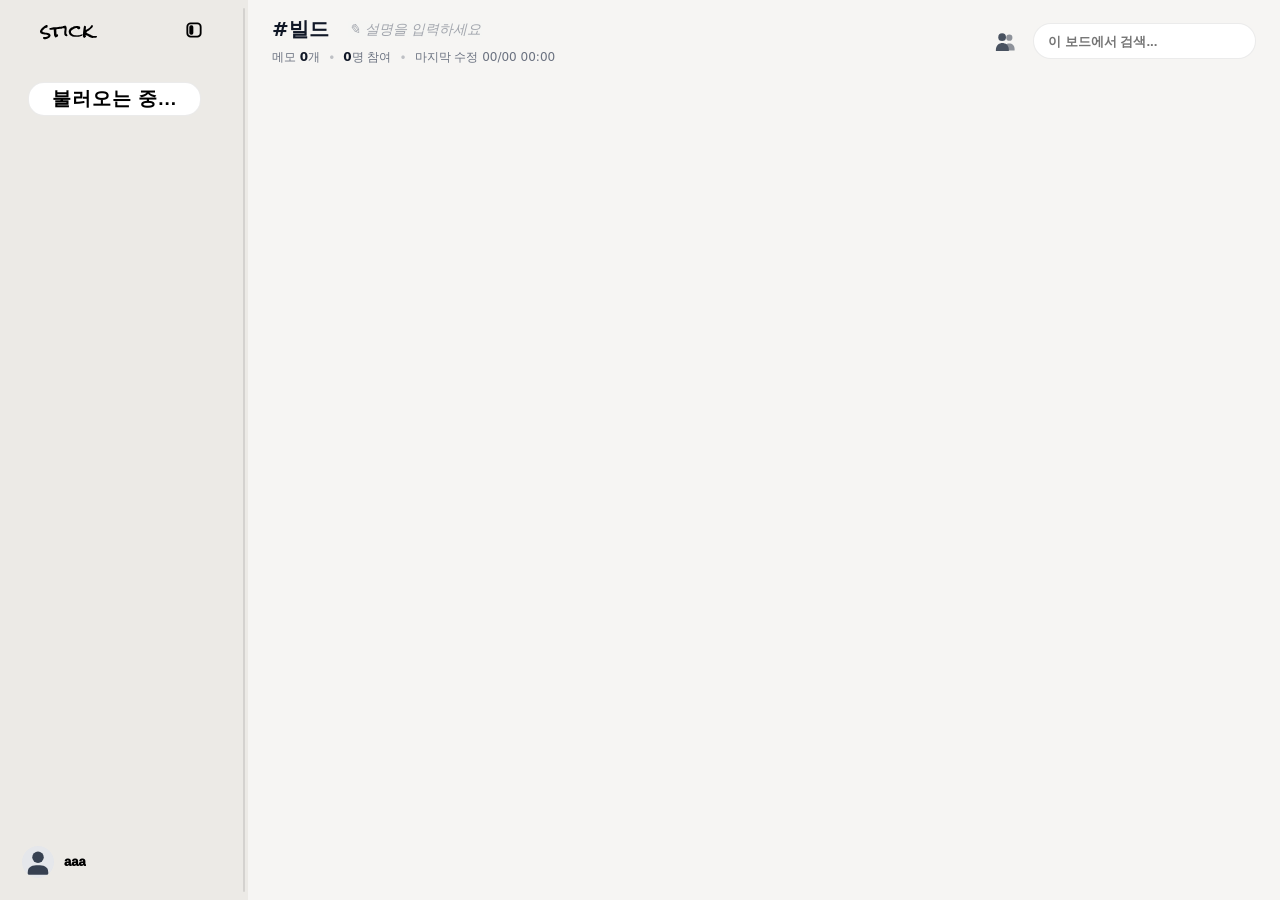
==== src/main/resources/static/index.html @ b7049691 "구조 및 파악용 메모" ====
<!doctype html>
<html lang="ko">
<head>
    <meta charset="utf-8"/>
    <meta content="width=device-width,initial-scale=1" name="viewport"/>
    <title>stick</title>
    <link href="css/styles.css" rel="stylesheet"/>
</head>
<body>
<div class="app">

    <div class="layout">
        <!-- LEFT SIDEBAR -->
        <aside class="sidebar">
            <div class="sideHead">
                <div class="sideBrand">
                    <img alt="stick" class="stickLogo" src="img/stick.svg">
                </div>
                <button aria-label="사이드바 토글" class="iconBtn sideToggle" id="toggleSidebar" type="button">
                    <img alt="" class="sideIcon" src="img/sidebar-icon.svg">
                </button>
            </div>
            <div class="sideInfo">
                <div class="sideControls">
                        <label class="pill pillDrop" id="spacePill">
                            <button aria-expanded="false" aria-haspopup="listbox" class="dropBtn" id="spaceBtn"
                                    type="button">
                                <span id="spaceLabel">불러오는 중...</span>
                            </button>

                            <div class="dropMenu hidden" id="spaceMenu" role="listbox" tabindex="-1"></div>
                            <select hidden id="spaceSelect">불러오는 중...</select>
                        </label>

                        <span aria-hidden="true" class="segDiv"></span>
                </div>
            </div>
            <nav class="boardList" id="boardList"></nav>
            <div class="sideFooter">
                <button aria-label="내 계정" class="userCard" id="meBtn" type="button">
                    <img alt="profile" class="avatar" id="meAvatar" src="img/user-icon.svg">

                    <div class="userMeta">
                        <div class="userName" id="meName">aaa</div>
                    </div>
                </button>
            </div>

        </aside>

        <div aria-orientation="vertical" class="splitter" id="splitter" role="separator" tabindex="0"></div>

        <!-- MAIN -->
        <main class="main">
            <div class="boardTop">
                <div class="boardHero">
                    <div class="boardTitleLine">
                        <div class="boardName" id="boardName">#빌드</div>
                        <div class="boardDesc" id="boardDesc" contenteditable="false"></div>
                    </div>

                    <div class="boardSummary" id="boardSummary">
                        <span class="sum-item">메모 <b id="memoCount">0</b>개</span>
                        <span class="sum-divider">•</span>
                        <span class="sum-item"><b id="memberCount">0</b>명 참여</span>
                        <span class="sum-divider">•</span>
                        <span class="sum-item">마지막 수정 <span id="lastModified">00/00 00:00</span></span>
                    </div>
                </div>

                <div class="topRight">
                    <!-- 멤버 패널 토글 버튼 (오른쪽 패널 열기용) -->
                    <button aria-label="멤버 패널" class="iconBtn" id="membersToggleBtn" type="button">
                        <img alt="" class="memberIcon" src="img/member-icon.svg">
                    </button>

                    <div class="search">
                        <div class="searchWrap" id="searchWrap">
                            <input autocomplete="off" id="searchInput" placeholder="이 보드에서 검색..."/>
                            <button aria-label="검색 지우기" class="searchClear" id="searchClear" type="button">✕</button>
                        </div>
                    </div>
                </div>
            </div>

            <div class="boardWrap" id="boardWrap">
                <div class="board" id="board"></div>

                <!-- empty state (빈 보드일 때만 중앙에: 문구 위 + 입력바 아래) -->
                <div class="emptyState" hidden id="emptyState">
                    <div class="emptyStack">
                        <div class="emptyText">새 메모를 시작해보자</div>

                        <div class="composer is-empty" id="composer">
                            <div class="composerRow">
                                <div class="composerBar">
                                    <div class="composerLeft">
                                        <button aria-label="추가" class="composerPlus" id="composerPlus" type="button">+
                                        </button>
                                        <input accept="image/*" hidden id="composerFile" multiple type="file"/>

                                        <textarea class="quickInput" id="quickInput"
                                                  placeholder="채팅처럼 빠르게 메모 남기기"></textarea>

                                        <div class="color-pick" id="quickColors">
                                            <div class="swatch white selected" data-color="cream" title="화이트"></div>
                                            <div class="swatch blue" data-color="blue" title="블루"></div>
                                            <div class="swatch green" data-color="sage" title="그린"></div>
                                            <div class="swatch coral" data-color="coral" title="오렌지"></div>
                                            <div class="swatch purple" data-color="lavender" title="퍼플"></div>
                                        </div>
                                    </div>
                                </div>
                            </div>
                        </div>
                    </div>
                </div>

                <!-- ✅ onboarding state (스페이스 0개일 때만 중앙에) -->
                <div class="emptyState" hidden id="onboardingState">
                    <div class="emptyStack">
                        <div class="emptyText">아직 소속된 스페이스이 없어</div>

                        <div class="composer">
                            <div class="composerBar" style="justify-content: flex-start;">
                                <div class="composerLeft"
                                     style="flex-direction: column; align-items: stretch; gap: 10px;">
                                    <input class="quickInput" id="inviteCodeInput" placeholder="초대코드 입력"
                                           style="height: 44px;"/>
                                    <div style="display:flex; gap:10px; justify-content:flex-end;">
                                        <button class="btn primary" id="joinByCodeBtn" type="button">참가</button>
                                    </div>

                                    <div style="height:1px; background: rgba(0,0,0,.08); margin: 6px 0;"></div>

                                    <input class="quickInput" id="newSpaceNameInput" placeholder="새 스페이스 이름"
                                           style="height: 44px;"/>
                                    <div style="display:flex; gap:10px; justify-content:flex-end;">
                                        <button class="btn" id="createSpaceBtn" type="button">스페이스 만들기</button>
                                    </div>
                                </div>
                            </div>
                        </div>

                        <div class="hint" style="text-align:center;">
                            초대코드로 들어가거나, 네가 스페이스을 만들면 됨.
                        </div>
                    </div>
                </div>
            </div>

            <!-- ✅ 메모가 1개 이상일 때만 쓸 하단 composer -->
            <div class="dock" hidden id="dock">
                <div class="composerRow">
                    <div class="composerBar">
                        <div class="composerLeft">
                            <button aria-label="추가" class="composerPlus" id="composerPlusDock" type="button">+</button>
                            <input accept="image/*" hidden id="composerFileDock" multiple type="file"/>
                            <textarea class="quickInput" id="quickInputDock"
                                      placeholder="채팅처럼 빠르게 메모 남기기"></textarea>

                            <div aria-label="색상 선택" class="color-pick" id="newColors">
                                <div class="swatch white selected" data-color="cream" title="화이트"></div>
                                <div class="swatch blue" data-color="blue" title="블루"></div>
                                <div class="swatch green" data-color="sage" title="그린"></div>
                                <div class="swatch coral" data-color="coral" title="오렌지"></div>
                                <div class="swatch purple" data-color="lavender" title="퍼플"></div>
                            </div>
                        </div>
                    </div>
                </div>
            </div>

            <aside aria-label="멤버 목록" class="memberPanel" id="memberPanel">
                <div class="memberHead">
                    <div class="memberTitle" id="memberTitle">멤버</div>
                    <button aria-label="닫기" class="iconBtn memberClose" id="memberClose" type="button">✕</button>
                </div>

                <div class="memberPanelBody" id="memberPanelBody"></div>
            </aside>

        </main>
    </div>
</div>

<div aria-hidden="true" class="overlay hidden noDim" id="overlay">
    <div class="dialog sidePanel" id="sidePanel">
        <div class="dialogHead">
            <div class="dialogTitle" id="panelTitle"></div>
            <button aria-label="닫기" class="dialogClose" id="panelClose" type="button">✕</button>
        </div>
        <div class="dialogBody" id="panelBody"></div>
    </div>
    <div id="modalRoot"></div>
</div>


<script src="js/app.js"></script>
</body>
</html>
---- src/main/resources/static/css/styles.css ----
:root{
  --bg: #ffffff;
  --panel: #ffffff;
  --line: rgba(0,0,0,.08);
  --text: #111827;
  --muted: #6b7280;
  --gap: 12px;
  --card-w: clamp(165px, 12vw, 205px);
  --max-cols: 12;
  --note-h: 180px;
  --sidebar-w: 240px;
  --splitter-w: 8px;
  --topbar-h: 64px;
  --drop-item-h: 35px;
  --drop-visible-count: 5;
}

*{
  box-sizing: border-box;
}

html,body{
  height: 100%;
}

body{
  margin: 0;
  background: #F6F5F3;
  color: var(--text);
  font-family: system-ui, -apple-system, Segoe UI, Roboto, "Noto Sans KR", sans-serif;
}

.hidden{
  display: none !important;
}

.app{
  height: 100%;
  display: flex;
  flex-direction: column;
}

.btn{
  height: 36px;
  padding: 0 16px;
  border-radius: 999px;
  border: none;
  background: none;
  font-weight: 1000;
  font-size: 13px;
  color: #111827;
  cursor: pointer;
  backdrop-filter: blur(4px);
}

.pill{
  height: 34px;
  border-radius: 999px;
  border: 1px solid var(--line);
  background: #fff;
  display: flex;
  align-items: center;
  gap: 8px;
  padding: 0 10px;
  cursor: pointer;
}

.pill select{
  border: none;
  background: transparent;
  outline: none;
  font-weight: 700;
}

.layout{
  flex: 1;
  display: grid;
  grid-template-columns: var(--sidebar-w) var(--splitter-w) 1fr;
  min-height: 0;
  transition: grid-template-columns .2s ease;
}

.sidebar{
  background: #ECEAE6;
  padding: 12px;
  min-height: 0;
  display: flex;
  flex-direction: column;
  align-self: stretch;
}

.sideTitle{
  font-weight: 900;
  font-size: 13px;
  color: #374151;
  margin-bottom: 10px;
}

.boardList{
  display: flex;
  flex-direction: column;
  gap: 6px;
  flex: 1 1 auto;
  min-height: 0;
  overflow: auto;
  padding-right: 4px;
}

.boardBtn{
  width: 100%;
  border: none;
  background: transparent;
  text-align: left;
  padding: 10px 10px;
  border-radius: 12px;
  cursor: pointer;
  display: flex;
  justify-content: space-between;
  gap: 10px;
  align-items: center;
}

.boardBtn:hover{
  background: #f3f4f6;
}

.boardBtn.active .boardHash{
  font-weight: 750;
  font-size: 16px;
}

.boardHash{
  font-weight: 500;
  font-size: 14px;
}

.boardCount{
  color: var(--muted);
  font-weight: 800;
  font-size: 12px;
}

.main{
  min-height: 0;
  display: flex;
  flex-direction: column;
}

.topRight{
  display: flex;
  align-items: center;
  gap: 10px;
}

.boardTop{
  display: flex;
  align-items: center;
  gap: 16px;
  padding: 14px;
  background: #F6F5F3;
  justify-content: space-between;
}

.boardTitle{
  display: flex;
  align-items: center;
  gap: 4px;
  flex: 1;
}

.boardName{
  white-space: nowrap;
  font-weight: 1000;
}

.boardMeta{
  color: var(--muted);
  font-size: 12px;
  font-weight: 700;
}

.search{
  flex: 0 1 360px;
  max-width: 360px;
  min-width: 220px;
}

.searchWrap{
  position: relative;
  display: flex;
  width: 100%;
}

.searchWrap input{
  width: 100%;
  min-width: 0;
  height: 36px;
  border-radius: 999px;
  border: 1px solid var(--line);
  padding: 0 34px 0 14px;
  outline: none;
  background: #fff;
  font-weight: 700;
}

.searchClear{
  position: absolute;
  right: 12px;
  top: 50%;
  transform: translateY(-50%);
  border: none;
  background: transparent;
  padding: 0;
  font-weight: 1000;
  font-size: 13px;
  cursor: pointer;
  color: #6b7280;
  opacity: 0;
  pointer-events: none;
}

.searchWrap.hasText .searchClear{
  opacity: 1;
  pointer-events: auto;
}

.hint{
  color: var(--muted);
  font-size: 12px;
  font-weight: 700;
  padding-left: 14px;
}

.boardWrap{
  position: relative;
  flex: 1;
  min-height: 0;
  overflow: auto;
  padding: 16px;
  padding-bottom: 140px;
}

.board{
  --cols: 8;
  display: grid;
  grid-template-columns: repeat(var(--cols), minmax(0, 1fr));
  gap: var(--gap);
  align-content: start;
}

.note{
  cursor: pointer;
  display: flex;
  flex-direction: column;
  padding: 12px;
  border-radius: 16px;
  border: 1px solid rgba(17,24,39,.10);
  height: 220px;
}

.noteHead{
  display: flex;
  align-items: center;
  justify-content: space-between;
  padding: 2px 2px 0;
  margin-bottom: 4px;
  height: 20px;
}

.note .body{
  flex: 1;
  padding: 0;
  font-weight: 800;
  font-size: 13px;
  line-height: 1.45;
  overflow: hidden;
  display: -webkit-box;
  -webkit-line-clamp: 6;
  -webkit-box-orient: vertical;
  white-space: pre-wrap;
  margin-bottom: auto;
}

.note .meta{
  left: 12px;
  right: 12px;
  bottom: 8px;
  display: flex;
  justify-content: space-between;
  align-items: center;
  color: #6b7280;
  font-size: 12px;
  font-weight: 900;
  line-height: 1;
  margin-top: 6px;
}

.note.small{
  grid-column: span 1;
}

.note.large{
  grid-column: span 2;
}

.note .author{
  opacity: .95;
}

.note .time{
  opacity: .9;
}

.note .hoverX{
  border: none;
  background: transparent;
  padding: 2px 4px;
  font-size: 14px;
  font-weight: 1000;
  color: #111827;
  opacity: 0;
  pointer-events: none;
  cursor: pointer;
}

.note.canDelete:hover .hoverX{
  opacity: .55;
  pointer-events: auto;
}

.note.canDelete .hoverX:hover{
  opacity: 1;
}

.noteAuthor{
  font-weight: 1000;
  font-size: 12px;
  color: rgba(17,24,39,.75);
  white-space: nowrap;
  overflow: hidden;
  text-overflow: ellipsis;
}

.composerBar.cream{
  background: rgba(249,246,241,.95);
}

.composerBar.blue{
  background: rgba(191,212,234,.90);
}

.composerBar.sage{
  background: rgba(199,220,212,.90);
}

.composerBar.coral{
  background: rgba(217,165,135,.90);
}

.composerBar.lavender{
  background: rgba(215,203,230,.90);
}

mark{
  background: linear-gradient(90deg,
    rgba(255, 92, 151,.28),
    rgba(255, 209, 102,.28),
    rgba(72, 209, 255,.28),
    rgba(169, 120, 255,.28)
  );
  padding: 0 2px;
  border-radius: 6px;
}

.emptyState{
  position: absolute;
  inset: 0;
  display: grid;
  place-items: center;
  pointer-events: none;
}

.emptyState[hidden]{
  display: none !important;
}

.emptyText{
  font-size: 18px;
  font-weight: 1000;
  color: #6b7280;
  text-align: center;
}

.emptyStack{
  pointer-events: auto;
  display: flex;
  flex-direction: column;
  align-items: center;
  gap: 14px;
  width: min(980px, 92vw);
}

.composer{
  position: static;
  width: 100%;
}

.dock{
  position: fixed;
  left: calc(var(--sidebar-w) + var(--splitter-w) + (100vw - (var(--sidebar-w) + var(--splitter-w))) / 2);
  transform: translateX(-50%);
  bottom: 16px;
  width: min(980px, calc(100vw - (var(--sidebar-w) + var(--splitter-w)) - 32px));
  z-index: 80;
}

.dock[hidden]{
  display: none !important;
}

.composer.is-docked{
  bottom: 16px;
  top: auto;
  transform: translateX(-50%);
}

.composerRow{
  display: flex;
  align-items: center;
  gap: 14px;
  flex-wrap: nowrap;
}

.composerBar{
  flex: 1;
  display: flex;
  align-items: center;
  gap: 14px;
  padding: 10px 12px;
  border-radius: 18px;
  background: rgba(255,255,255,.88);
  border: 1px solid var(--line);
  backdrop-filter: blur(6px);
  justify-content: flex-start;
  box-shadow: none;
}

.composerRow .composerBar{
  flex: 1 1 auto;
  min-width: 0;
}

.composerRow .fab{
  flex: 0 0 auto;
}

.composerLeft{
  display: flex;
  align-items: center;
  gap: 10px;
  flex: 1;
  min-width: 0;
}

.quickInput{
  border: none;
  outline: none;
  background: transparent;
  resize: none;
  width: 100%;
  height: auto;
  line-height: 20px;
  min-height: 28px;
  max-height: 140px;
  overflow-y: auto;
  padding: 3px 0;
}

.dialog.noteDialog.cream{
  background: #F9F6F1;
  color: #111827;
}

.dialog.noteDialog.blue{
  background: #BFD4EA;
  color: #111827;
}

.dialog.noteDialog.sage{
  background: #C7DCD4;
  color: #111827;
}

.dialog.noteDialog.coral{
  background: #D9A587;
  color: #111827;
}

.dialog.noteDialog.lavender{
  background: #D7CBE6;
  color: #111827;
}

.composerLeft{
  display: flex;
  align-items: center;
  gap: 8px;
}

.color-pick{
  display: flex;
  align-items: center;
  gap: 8px;
  padding-left: 6px;
}

.swatch{
  width: 20px;
  height: 20px;
  border-radius: 999px;
  border: 2px solid rgba(0,0,0,.12);
  cursor: pointer;
}

.swatch.white{
  background: #F9F6F1;
  border: 2px solid rgba(0,0,0,.15);
}

.swatch.blue{
  background: #BFD4EA;
}

.swatch.green{
  background: #C7DCD4;
}

.swatch.coral{
  background: #D49A78;
}

.swatch.purple{
  background: #D7CBE6;
}

.swatch.selected{
  border-color: rgba(17,24,39,.55);
}

.fab{
  width: 50px;
  height: 50px;
  border-radius: 999px;
  border: 1px solid rgba(0,0,0,.12);
  background: #fff;
  font-size: 22px;
  font-weight: 1000;
  cursor: pointer;
  flex: 0 0 auto;
  box-shadow: none;
  margin-left: 10px;
}

.overlay{
  position: fixed;
  inset: 0;
  background: rgba(0,0,0,.35);
  display: flex;
  align-items: center;
  justify-content: center;
  z-index: 120;
}

.overlay.hidden{
  display: none;
}

.overlay.noDim{
  background: transparent;
}

.overlay.sidePanel{
  background: transparent;
}

.overlay.modal{
  background: rgba(0,0,0,.35);
}

#modalRoot{
  display: flex;
  justify-content: center;
  align-items: center;
  width: min(92vw,92vh);
}

.modalRoot:not(.sidePanelPos){
  position: relative;
  left: auto;
  top: auto;
  width: min(860px, 92vw);
}

.dialog{
  background: #fff;
  border-radius: 18px;
  border: 1px solid rgba(0,0,0,.10);
  box-shadow: none;
  overflow: hidden;
}

.dialogHead{
  padding: 12px 14px;
  border-bottom: 1px solid var(--line);
  display: flex;
  justify-content: space-between;
  align-items: center;
  gap: 10px;
}

.dialogTitle{
  font-weight: 1000;
}

.dialogClose{
  border: none;
  background: transparent;
  font-size: 16px;
  font-weight: 1000;
  cursor: pointer;
  opacity: .6;
}

.dialogClose:hover{
  opacity: 1;
}

.dialogBody{
  padding: 14px;
}

.dialogText{
  width: 100%;
  min-height: 220px;
  border-radius: 14px;
  border: 1px solid rgba(0,0,0,.10);
  padding: 12px;
  font-size: 13px;
  font-weight: 800;
  line-height: 1.45;
  resize: vertical;
  outline: none;
  white-space: pre-wrap;
}

.dialogMeta{
  margin-top: 10px;
  display: flex;
  justify-content: space-between;
  color: var(--muted);
  font-weight: 900;
  font-size: 12px;
}

.dialogActions{
  margin-top: 12px;
  display: flex;
  justify-content: flex-end;
  gap: 10px;
}

.modalRoot.memberPos .dialog{
  pointer-events: auto;
}

.modalRoot.sidePanelPos{
  position: fixed;
  left: 12px;
  top: 12px;
  width: min(420px,92vw);
  display: flex;
  justify-content: center;
  pointer-events: none;
}

.noteDialog{
  width: 520px;
  max-width: 90vw;
}

.noteDialog.hasImage{
  width: auto;
  max-width: 92vw;
}

.noteDialog img{
  display: block;
  max-width: 92vw;
  max-height: 80vh;
  height: auto;
  width: auto;
}

.noteDialog.small{
  width: 420px;
}

.noteDialog.large{
  width: 560px;
}

.note.cream{
  background: #F9F6F1;
  color: #111827;
}

.note.blue{
  background: #BFD4EA;
  color: #111827;
}

.note.sage{
  background: #C7DCD4;
  color: #111827;
}

.note.coral{
  background: #D9A587;
  color: #111827;
}

.note.lavender{
  background: #D7CBE6;
  color: #111827;
}

.dialog.noteDialog .dialogText{
  background: rgba(255,255,255,.65);
}

.dialog.sidePanel{
  width: clamp(360px,42vw,560px);
  max-width: calc(100vw - 24px);
  border-radius: 16px;
  flex: 0 0 auto;
}

.sideFooter{
  margin-top: auto;
  padding-top: 10px;
  display: flex;
  align-items: center;
  justify-content: space-between;
  gap: 10px;
  flex: 0 0 auto;
}

.userCard{
  flex: 1;
  display: flex;
  align-items: center;
  gap: 10px;
  border: none;
  border-radius: 12px;
  background: transparent;
  padding: 10px;
  cursor: pointer;
}

.userCard:hover{
  background: #f3f4f6;
}

.layout.sidebar-collapsed .userCard .userMeta{
  display: none;
}

.userMeta{
  min-width: 0;
  display: flex;
  align-items: center;
}

.userName{
  font-weight: 1000;
  font-size: 13px;
  line-height: 1.1;
  white-space: nowrap;
  overflow: hidden;
  text-overflow: ellipsis;
}

.userSub{
  margin-top: 3px;
  font-size: 11px;
  font-weight: 800;
  color: var(--muted);
}

.userActions{
  display: flex;
  gap: 6px;
}

.iconBtn{
  width: 36px;
  height: 36px;
  border-radius: 12px;
  border: none;
  background: transparent;
  cursor: pointer;
}

.iconBtn:hover{
  background: #f3f4f6;
}

.layout.sidebar-collapsed{
  --sidebar-w: 56px;
}

.layout.sidebar-collapsed .sidebar{
  overflow: hidden;
  padding: 0;
  border-right: none;
}

.layout.sidebar-collapsed .sideTitle,
.layout.sidebar-collapsed .boardList{
  display: none;
}

.layout.sidebar-collapsed .sideInfo{
  display: none;
}

.settingsOnly{
  width: 40px;
  height: 40px;
}

.layout.sidebar-collapsed .settingsOnly{
  background: #f3f4f6;
}

.memberList{
  display: flex;
  flex-direction: column;
  gap: 8px;
}

.memberItem{
  display: flex;
  align-items: center;
  gap: 10px;
  padding: 10px;
  border-radius: 12px;
  border: 1px solid var(--line);
  background: rgba(255,255,255,.75);
}

.memberName{
  font-weight: 1000;
  font-size: 13px;
  white-space: nowrap;
  overflow: hidden;
  text-overflow: ellipsis;
}

.splitter{
  cursor: col-resize;
  background: #ECEAE6;
  position: relative;
}

.splitter::after{
  content: "";
  position: absolute;
  top: 8px;
  bottom: 8px;
  left: 50%;
  width: 2px;
  transform: translateX(-50%);
  background: rgba(0,0,0,.10);
  border-radius: 999px;
}

.splitter:hover::after{
  background: rgba(0,0,0,.18);
}

.dock .composerRow{
  display: flex;
  align-items: center;
}

.dock .composerBar{
  flex: 1;
}

.viewDialog{
  display: flex;
  flex-direction: column;
  min-height: 420px;
}

.viewHead{
  display: flex;
  align-items: center;
  justify-content: space-between;
  gap: 12px;
  padding: 12px 14px;
  border-bottom: 1px solid rgba(0,0,0,.08);
  background: rgba(255,255,255,.55);
  backdrop-filter: blur(6px);
}

.viewHeadLeft{
  display: flex;
  align-items: center;
  gap: 12px;
  min-width: 0;
}

.authorPill{
  display: inline-flex;
  align-items: center;
  padding: 6px 10px;
  border-radius: 999px;
  border: 1px solid rgba(0,0,0,.12);
  background: rgba(255,255,255,.75);
  font-weight: 1000;
  font-size: 12px;
  white-space: nowrap;
}

.viewWhen{
  font-weight: 900;
  font-size: 12px;
  color: rgba(17,24,39,.70);
  white-space: nowrap;
  overflow: hidden;
  text-overflow: ellipsis;
}

.editedTag{
  margin-left: 6px;
  font-weight: 1000;
  color: rgba(17,24,39,.70);
}

.viewClose{
  border: none;
  background: transparent;
  font-size: 20px;
  font-weight: 1000;
  cursor: pointer;
  opacity: .75;
}

.viewClose:hover{
  opacity: 1;
}

.viewBody{
  padding: 18px 16px;
  flex: 1 1 auto;
  min-height: 0;
}

.viewContent{
  white-space: pre-wrap;
  font-weight: 900;
  line-height: 1.5;
  color: #111827;
}

.viewFoot{
  display: flex;
  align-items: center;
  justify-content: space-between;
  gap: 12px;
  padding: 12px 14px;
  border-top: 1px solid rgba(0,0,0,.08);
  background: rgba(255,255,255,.55);
  backdrop-filter: blur(6px);
}

.viewFootHint{
  font-size: 12px;
  font-weight: 900;
  color: rgba(17,24,39,.55);
}

.viewFootActions{
  display: flex;
  gap: 10px;
  align-items: center;
}

.editActionsRow{
  margin-top: 12px;
  display: flex;
  justify-content: flex-end;
  gap: 10px;
}

.btn:hover{
  background: #fff;
  box-shadow: none;
}

.btn.primary{
  border-color: rgba(17,24,39,.25);
}

.btn.danger{
  border-color: rgba(17,24,39,.25);
}

.sideFooter.userBar{
  margin-top: auto;
  padding: 10px 12px;
  border-top: 1px solid var(--line);
  display: flex;
  align-items: center;
  justify-content: space-between;
  gap: 10px;
  background: #fff;
}

.meRow{
  flex: 1;
  min-width: 0;
  display: flex;
  align-items: center;
  gap: 10px;
  border: none;
  background: transparent;
  padding: 6px 6px;
  border-radius: 12px;
  cursor: pointer;
}

.meRow:hover{
  background: #f3f4f6;
}

.avatar{
  width: 32px;
  height: 32px;
  border-radius: 999px;
  display: flex;
  align-items: center;
  justify-content: center;
  font-weight: 900;
  font-size: 13px;
  background: #e5e7eb;
  color: #111827;
  flex: 0 0 auto;
}

.meName{
  font-weight: 700;
  font-size: 12px;
  color: #111827;
  white-space: nowrap;
  overflow: hidden;
  text-overflow: ellipsis;
}

.gearBtn{
  width: 36px;
  height: 36px;
  border-radius: 12px;
  border: 1px solid var(--line);
  background: #fff;
  cursor: pointer;
  flex: 0 0 auto;
}

.gearBtn:hover{
  background: #f3f4f6;
}

.pillDrop{
  position: relative;
  border: 1px solid var(--line);
  background: #fff;
  border-radius: 16px;
  padding: 12px 16px;
  box-shadow: none;
  cursor: pointer;
}

.pillDrop.open{
  box-shadow: none;
}

.pillDrop.open .dropMenu{
  opacity: 1;
  transform: translateY(0) scale(1);
  pointer-events: auto;
  transition: opacity .16s ease,
    transform .18s cubic-bezier(.2,.8,.2,1);
}

.pillDrop:hover{
  border: 2px solid gray;
}

.dropBtn{
  width: 100%;
  border: none;
  background: transparent;
  display: flex;
  align-items: center;
  justify-content: center;
  gap: 10px;
  padding: 0;
  cursor: pointer;
  font-size: 19px;
  line-height: 1.2;
  white-space: nowrap;
  overflow: hidden;
  text-overflow: ellipsis;
}

.dropMenu{
  position: absolute;
  left: 0;
  top: calc(100% + 8px);
  width: 100%;
  max-height: calc(var(--drop-item-h) * var(--drop-visible-count));
  overflow-y: auto;
  background: #fff;
  border: 1px solid rgba(17,24,39,.08);
  border-radius: 18px;
  box-shadow: 0 10px 28px rgba(17,24,39,.10);
  opacity: 1;
  transform: translateY(0) scale(1);
  transform-origin: top left;
  pointer-events: auto;
  z-index: 40;
  transition: opacity .16s ease,
    transform .18s cubic-bezier(.2,.8,.2,1);
}

.dropItem{
  width: 100%;
  min-height: var(--drop-item-h);
  padding: 0 16px;
  display: flex;
  align-items: center;
  justify-content: center;
  border: none;
  background: #fff;
  cursor: pointer;
  font-size: 15px;
  color: #111827;
  transition: background .12s ease;
}

.dropItem:hover{
  background: rgba(17,24,39,.04);
}

.dropItem.is-active{
  font-weight: 600;
}

.dropItem.is-active::before{
  content: "•";
  margin-right: 6px;
  font-weight: 900;
}

.dropItem.is-active::after{
  content: "•";
  margin-left: 6px;
  font-weight: 900;
}

.dropMenu::-webkit-scrollbar{
  width: 10px;
}

.dropMenu::-webkit-scrollbar-thumb{
  background: rgba(17,24,39,.16);
  border-radius: 999px;
  border: 2px solid #fff;
}

.dropMenu::-webkit-scrollbar-track{
  background: transparent;
}

.dropMenu.hidden{
  display: block !important;
  opacity: 0;
  transform: translateY(-6px) scale(.98);
  pointer-events: none;
}

.sideInfo{
  padding-top: 15px;
  margin-bottom: 10px;
}

.sideBrand{
  padding-left: 8px;
  font-weight: 1000;
  font-size: 16px;
  color: #374151;
  letter-spacing: -0.2px;
}

.sideControls .pill{
  width: 40%;
  justify-content: space-between;
}

.sideControls .pillDrop{
  flex: 1 1 auto;
}

.sideControls{
  display: flex;
  gap: 10px;
  align-items: center;
}

.sideControls #spacePill{
  flex: 7 1 0;
  min-width: 0;
}

.sideControls #membersPill{
  flex: 3 0 0;
  min-width: 0;
}

#spaceLabel{
  display: block;
  max-width: 100%;
  white-space: nowrap;
  overflow: hidden;
  text-overflow: ellipsis;
  font-weight: 600;
  letter-spacing: 1px;
}

.sideTop{
  display: flex;
  align-items: center;
  justify-content: space-between;
  gap: 8px;
  margin-bottom: 10px;
}

.layout.sidebar-collapsed .sideInfo{
  display: none;
}

.sideHead{
  display: flex;
  align-items: center;
  justify-content: space-between;
  gap: 10px;
  margin-bottom: 10px;
  flex: 0 0 auto;
}

.sideHead .sideBrand{
  font-weight: 1000;
  font-size: 16px;
  color: #374151;
  letter-spacing: -0.2px;
}

.sideToggle{
  display: flex;
  align-items: center;
  justify-content: center;
}

.sideIcon{
  width: 20px;
  height: 20px;
  stroke: #374151;
  stroke-width: 2.8;
  stroke-linecap: round;
  stroke-linejoin: round;
  fill: none;
  transition: transform .25s ease;
}

.layout.sidebar-collapsed .sideHead{
  justify-content: center;
  padding: 10px 0;
  min-height: 56px;
  margin-bottom: 0;
}

.layout.sidebar-collapsed .sideHead .sideBrand{
  display: none;
}

.overlay.sidePanel{
  background: transparent;
}

.overlay.modal{
  background: rgba(0,0,0,.35);
}

.modalRoot.sidePanelPos{
  pointer-events: none;
}

.modalRoot.sidePanelPos .dialog{
  pointer-events: auto;
}

.modalRoot:not(.sidePanelPos){
  position: relative;
  left: auto;
  top: auto;
  width: min(860px, 92vw);
}

.home-overlay{
  position: fixed;
  inset: 0;
  width: 100vw;
  height: 100vh;
  display: grid;
  place-items: center;
  transform: translateY(-6vh) !important;
  background: rgba(0,0,0,.35);
  border-radius: 0 !important;
  z-index: 9999;
}

.home-overlay .home-login-dialog{
  width: min(320px, 92vw) !important;
  max-width: 92vw !important;
  max-height: calc(100dvh - 32px);
  overflow: auto;
  background: #fff;
  border-radius: 18px;
  position: static !important;
  left: auto !important;
  top: auto !important;
  transform: none !important;
}

.home-overlay .dialogBody{
  min-height: unset !important;
  padding: 16px !important;
}

.home-overlay .dialogHead h1,
.home-overlay .dialogHead h2,
.home-overlay .dialogHead h3{
  margin: 0;
  font-size: 18px;
  line-height: 1.2;
}

.home-overlay input{
  height: 44px;
  padding: 10px 12px;
  font-size: 14px;
}

.loginMeta{
  margin-top: 14px;
  text-align: center;
  font-size: 13px;
  color: var(--muted);
}

.loginMeta .loginLink{
  margin-left: 6px;
  font-weight: 800;
  color: #111827;
  background: none;
  border: none;
  cursor: pointer;
  text-decoration: underline;
}

.attachPreview{
  display: flex;
  gap: 10px;
  flex-wrap: wrap;
  margin-top: 12px;
}

.attachItem{
  width: 88px;
  height: 88px;
  border-radius: 14px;
  border: 1px solid var(--line);
  background: #fff;
  overflow: hidden;
  position: relative;
}

.attachItem img{
  width: 100%;
  height: 100%;
  object-fit: cover;
  display: block;
}

.attachRemove{
  position: absolute;
  top: 6px;
  right: 6px;
  width: 24px;
  height: 24px;
  border-radius: 999px;
  border: 1px solid var(--line);
  background: rgba(255,255,255,.9);
  font-weight: 1000;
  cursor: pointer;
}

.attachHint{
  font-size: 12px;
  font-weight: 900;
  color: var(--muted);
  margin-top: 8px;
}

.noteImages{
  margin-top: 8px;
  position: relative;
}

.noteImages img{
  width: 100%;
  border-radius: 12px;
  object-fit: cover;
  max-height: 160px;
  display: block;
}

.noteImgCount{
  position: absolute;
  bottom: 6px;
  right: 6px;
  background: rgba(0,0,0,.6);
  color: #fff;
  font-size: 11px;
  font-weight: 900;
  padding: 2px 6px;
  border-radius: 8px;
}

.composerPlus{
  width: 34px;
  height: 34px;
  border-radius: 999px;
  border: none;
  background: transparent;
  font-size: 20px;
  font-weight: 200;
  cursor: pointer;
  flex: 0 0 auto;
}

.composerPlus:hover{
  background: #fff;
}

.plusMenu{
  position: absolute;
  z-index: 200;
  min-width: 180px;
  background: #fff;
  border: 1px solid var(--line);
  border-radius: 14px;
  overflow: hidden;
}

.plusMenu button{
  width: 100%;
  text-align: left;
  padding: 12px 14px;
  border: none;
  background: #fff;
  cursor: pointer;
  font-weight: 900;
  font-size: 13px;
}

.plusMenu button:hover{
  background: #f3f4f6;
}

.segPill{
  display: flex;
  align-items: stretch;
  width: 100%;
  border-radius: 999px;
  border: 1px solid var(--line);
  background: #fff;
  overflow: visible;
}

.segDiv{
  width: 1px;
  background: rgba(0,0,0,.08);
  margin: 6px 0;
}

.segPill .pill{
  border: none;
  background: transparent;
  border-radius: 0;
  height: 30px;
  padding: 0 10px;
  box-shadow: none;
}

.segPill .dropBtn{
  height: 100%;
  display: flex;
  align-items: center;
  justify-content: center;
  gap: 10px;
  width: 100%;
}

.segPill #spacePill{
  flex: 7 1 0;
  min-width: 0;
}

.segPill #membersPill{
  flex: 3 0 0;
  min-width: 0;
}

.segPill .pill:hover{
  background: rgba(0,0,0,.03);
}

.segPill .pillDrop.open{
  background: rgba(0,0,0,.04);
}

.memberIcon{
  width: 24x;
  height: 24px;
  display: inline-block;
  vertical-align: middle;
  object-fit: contain;
  opacity: .9;
}

.stickLogo{
  height: 25px;
  width: auto;
  display: block;
}

.memberPanel{
  position: fixed;
  top: var(--topbar-h);
  right: -170px;
  width: 170px;
  height: calc(100vh - var(--topbar-h));
  background: #ECEAE6;
  transition: right .25s ease;
  z-index: 150;
  display: flex;
  flex-direction: column;
  border-top-left-radius: 12px;
}

.memberPanel.open{
  right: 0;
}

.memberHead{
  padding: 5px 14px;
  display: flex;
  align-items: center;
  justify-content: space-between;
}

.memberTitle{
  font-size: 13px;
  font-weight: 600;
}

.memberPanelBody{
  flex: 1;
  overflow: auto;
  padding: 12px;
}

.sideHead{
  padding: 0 16px;
}

.sideBrand{
  padding-left: 8px;
}

.sideInfo{
  padding-top: 24px;
  padding-left: 16px;
  padding-right: 16px;
}

.boardTop{
  display: flex;
  align-items: center;
  gap: 16px;
  padding: 16px 24px;
  background: #F6F5F3;
  justify-content: space-between;
}

.boardHero{
  display: flex;
  flex-direction: column;
  gap: 6px;
  flex: 1;
  min-width: 0;
}

.boardTitleLine{
  display: flex;
  align-items: center;
  gap: 12px;
}

.boardName{
  font-size: 20px;
  font-weight: 800;
  white-space: nowrap;
}

#boardDesc{
  min-height: 24px;
  min-width: 150px;
  padding: 4px 8px;
  border-radius: 6px;
  cursor: pointer;
  color: var(--text);
  font-size: 14px;
  white-space: nowrap;
  overflow: hidden;
  text-overflow: ellipsis;
  transition: background 0.2s;
}

#boardDesc:empty::before{
  content: "✎ 설명을 입력하세요";
  color: var(--muted);
  opacity: 0.6;
  font-size: 14px;
  font-style: italic;
}

#boardDesc:hover{
  background: rgba(0, 0, 0, 0.05);
}

#boardDesc[contenteditable="true"]{
  background: #fff;
  outline: 2px solid #3b82f6;
  cursor: text;
}

.boardSummary{
  display: flex;
  align-items: center;
  gap: 8px;
  color: var(--muted);
  font-size: 12px;
}

.boardSummary b{
  color: var(--text);
  font-weight: 700;
}

.sum-divider{
  opacity: 0.4;
}
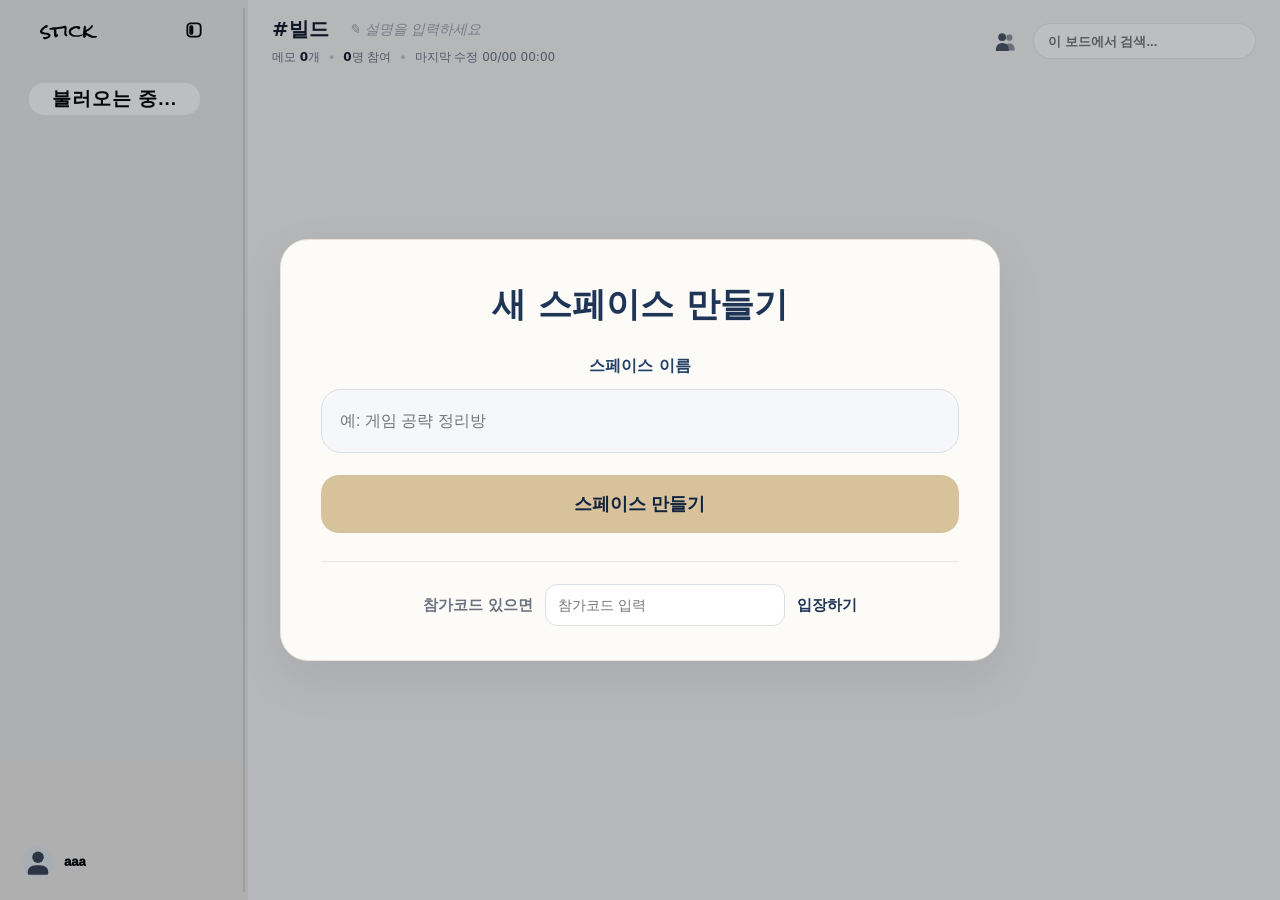
==== commit 8ab03ee5: "api 연결 시도" ====
--- a/src/main/resources/static/index.html
+++ b/src/main/resources/static/index.html
@@ -22,17 +22,17 @@
             </div>
             <div class="sideInfo">
                 <div class="sideControls">
-                        <label class="pill pillDrop" id="spacePill">
-                            <button aria-expanded="false" aria-haspopup="listbox" class="dropBtn" id="spaceBtn"
-                                    type="button">
-                                <span id="spaceLabel">불러오는 중...</span>
-                            </button>
-
-                            <div class="dropMenu hidden" id="spaceMenu" role="listbox" tabindex="-1"></div>
-                            <select hidden id="spaceSelect">불러오는 중...</select>
-                        </label>
-
-                        <span aria-hidden="true" class="segDiv"></span>
+                    <label class="pill pillDrop" id="spacePill">
+                        <button aria-expanded="false" aria-haspopup="listbox" class="dropBtn" id="spaceBtn"
+                                type="button">
+                            <span id="spaceLabel">불러오는 중...</span>
+                        </button>
+
+                        <div class="dropMenu hidden" id="spaceMenu" role="listbox" tabindex="-1"></div>
+                        <select hidden id="spaceSelect">불러오는 중...</select>
+                    </label>
+
+                    <span aria-hidden="true" class="segDiv"></span>
                 </div>
             </div>
             <nav class="boardList" id="boardList"></nav>
@@ -115,38 +115,6 @@
                         </div>
                     </div>
                 </div>
-
-                <!-- ✅ onboarding state (스페이스 0개일 때만 중앙에) -->
-                <div class="emptyState" hidden id="onboardingState">
-                    <div class="emptyStack">
-                        <div class="emptyText">아직 소속된 스페이스이 없어</div>
-
-                        <div class="composer">
-                            <div class="composerBar" style="justify-content: flex-start;">
-                                <div class="composerLeft"
-                                     style="flex-direction: column; align-items: stretch; gap: 10px;">
-                                    <input class="quickInput" id="inviteCodeInput" placeholder="초대코드 입력"
-                                           style="height: 44px;"/>
-                                    <div style="display:flex; gap:10px; justify-content:flex-end;">
-                                        <button class="btn primary" id="joinByCodeBtn" type="button">참가</button>
-                                    </div>
-
-                                    <div style="height:1px; background: rgba(0,0,0,.08); margin: 6px 0;"></div>
-
-                                    <input class="quickInput" id="newSpaceNameInput" placeholder="새 스페이스 이름"
-                                           style="height: 44px;"/>
-                                    <div style="display:flex; gap:10px; justify-content:flex-end;">
-                                        <button class="btn" id="createSpaceBtn" type="button">스페이스 만들기</button>
-                                    </div>
-                                </div>
-                            </div>
-                        </div>
-
-                        <div class="hint" style="text-align:center;">
-                            초대코드로 들어가거나, 네가 스페이스을 만들면 됨.
-                        </div>
-                    </div>
-                </div>
             </div>
 
             <!-- ✅ 메모가 1개 이상일 때만 쓸 하단 composer -->
@@ -181,6 +149,39 @@
             </aside>
 
         </main>
+    </div>
+</div>
+
+<div class="modalBackdrop hidden" id="spaceOnboardingModal">
+    <div class="spaceOnboardingModal">
+        <h2 class="spaceOnboardingTitle">새 스페이스 만들기</h2>
+
+        <label class="spaceOnboardingLabel" for="newSpaceNameInput">스페이스 이름</label>
+        <input
+                id="newSpaceNameInput"
+                class="spaceOnboardingInput"
+                type="text"
+                placeholder="예: 게임 공략 정리방"
+        />
+
+        <button id="createSpaceBtn" class="spaceOnboardingCreateBtn" type="button">
+            스페이스 만들기
+        </button>
+
+        <div class="spaceOnboardingJoin">
+            <span class="spaceJoinText">참가코드 있으면</span>
+
+            <input
+                    id="inviteCodeInput"
+                    class="spaceJoinInput"
+                    type="text"
+                    placeholder="참가코드 입력"
+            />
+
+            <button id="joinByCodeBtn" class="spaceJoinTextBtn" type="button">
+                입장하기
+            </button>
+        </div>
     </div>
 </div>
 
--- a/src/main/resources/static/css/styles.css
+++ b/src/main/resources/static/css/styles.css
@@ -1695,4 +1695,115 @@
 .sum-divider{
   opacity: 0.4;
 }
-
+.modalBackdrop{
+  position: fixed;
+  inset: 0;
+  background: rgba(17, 24, 39, 0.28);
+  display: flex;
+  align-items: center;
+  justify-content: center;
+  padding: 24px;
+  z-index: 1000;
+}
+
+.spaceOnboardingModal{
+  width: 100%;
+  max-width: 720px;
+  background: #fcfbf8;
+  border: 1px solid #e7e1d7;
+  border-radius: 28px;
+  padding: 44px 40px 34px;
+  box-shadow: 0 18px 50px rgba(15, 23, 42, 0.08);
+}
+
+.spaceOnboardingTitle{
+  margin: 0 0 32px;
+  font-size: 34px;
+  font-weight: 900;
+  color: #1f3556;
+  line-height: 1.2;
+  text-align: center;
+}
+
+.spaceOnboardingLabel{
+  display: block;
+  margin-bottom: 12px;
+  font-size: 16px;
+  font-weight: 800;
+  color: #244267;
+  text-align: center;
+}
+
+.spaceOnboardingInput{
+  width: 100%;
+  height: 64px;
+  border-radius: 20px;
+  border: 1px solid #d9dfe6;
+  background: #f5f7fa;
+  padding: 0 18px;
+  font-size: 16px;
+  outline: none;
+}
+
+.spaceOnboardingInput:focus,
+.spaceJoinInput:focus{
+  border-color: #9fb3c8;
+  background: #fff;
+}
+
+.spaceOnboardingCreateBtn{
+  width: 100%;
+  height: 58px;
+  margin-top: 22px;
+  border: 0;
+  border-radius: 18px;
+  background: #d7c29b;
+  color: #12233d;
+  font-size: 18px;
+  font-weight: 900;
+  cursor: pointer;
+}
+
+.spaceOnboardingJoin{
+  margin-top: 28px;
+  padding-top: 22px;
+  border-top: 1px solid rgba(0, 0, 0, 0.08);
+  display: flex;
+  align-items: center;
+  justify-content: center;
+  gap: 12px;
+  flex-wrap: nowrap;
+}
+
+.spaceJoinText{
+  font-size: 15px;
+  font-weight: 700;
+  color: #6b7280;
+  white-space: nowrap;
+}
+
+.spaceJoinInput{
+  width: 240px;
+  height: 42px;
+  border-radius: 12px;
+  border: 1px solid #d9dfe6;
+  background: #fff;
+  padding: 0 12px;
+  font-size: 14px;
+  outline: none;
+}
+
+.spaceJoinTextBtn{
+  border: 0;
+  background: transparent;
+  padding: 0;
+  font-size: 15px;
+  font-weight: 800;
+  color: #1f3556;
+  cursor: pointer;
+  white-space: nowrap;
+}
+
+.spaceJoinTextBtn:hover{
+  text-decoration: underline;
+}
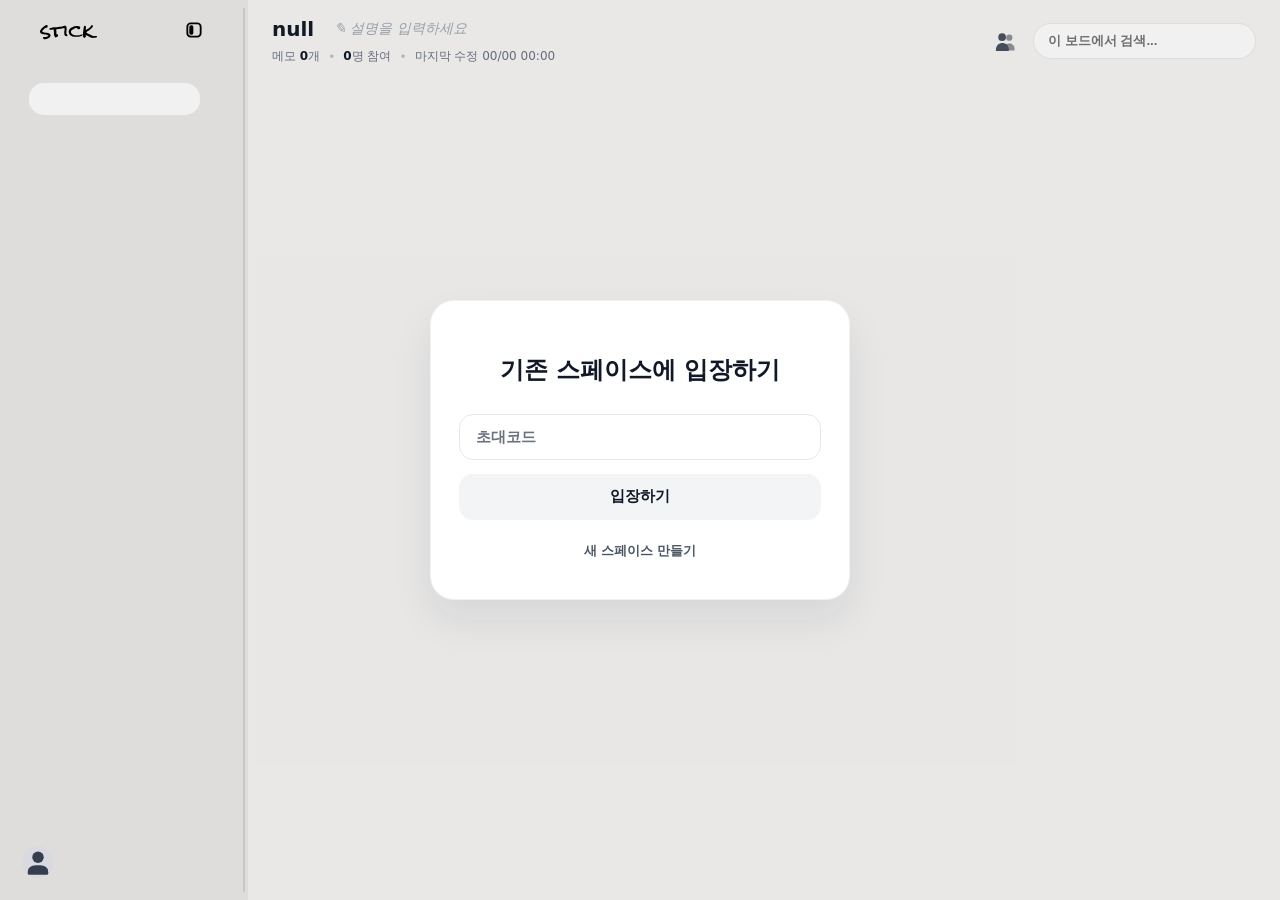
==== commit 7edd6e2b: "스페이스 보완" ====
--- a/src/main/resources/static/index.html
+++ b/src/main/resources/static/index.html
@@ -25,7 +25,7 @@
                     <label class="pill pillDrop" id="spacePill">
                         <button aria-expanded="false" aria-haspopup="listbox" class="dropBtn" id="spaceBtn"
                                 type="button">
-                            <span id="spaceLabel">불러오는 중...</span>
+                            <span id="spaceLabel"></span>
                         </button>
 
                         <div class="dropMenu hidden" id="spaceMenu" role="listbox" tabindex="-1"></div>
@@ -41,7 +41,7 @@
                     <img alt="profile" class="avatar" id="meAvatar" src="img/user-icon.svg">
 
                     <div class="userMeta">
-                        <div class="userName" id="meName">aaa</div>
+                        <div class="userName" id="meName"></div>
                     </div>
                 </button>
             </div>
@@ -55,7 +55,7 @@
             <div class="boardTop">
                 <div class="boardHero">
                     <div class="boardTitleLine">
-                        <div class="boardName" id="boardName">#빌드</div>
+                        <div class="boardName" id="boardName">null</div>
                         <div class="boardDesc" id="boardDesc" contenteditable="false"></div>
                     </div>
 
@@ -153,37 +153,48 @@
 </div>
 
 <div class="modalBackdrop hidden" id="spaceOnboardingModal">
-    <div class="spaceOnboardingModal">
-        <h2 class="spaceOnboardingTitle">새 스페이스 만들기</h2>
-
-        <label class="spaceOnboardingLabel" for="newSpaceNameInput">스페이스 이름</label>
+    <div class="spaceOnboardingModal compact">
+        <h2 class="spaceOnboardingBrand">기존 스페이스에 입장하기</h2>
+
         <input
-                id="newSpaceNameInput"
-                class="spaceOnboardingInput"
+                id="inviteCodeInput"
+                class="spaceJoinInput main"
                 type="text"
-                placeholder="예: 게임 공략 정리방"
+                placeholder="초대코드"
         />
 
-        <button id="createSpaceBtn" class="spaceOnboardingCreateBtn" type="button">
-            스페이스 만들기
-        </button>
-
-        <div class="spaceOnboardingJoin">
-            <span class="spaceJoinText">참가코드 있으면</span>
-
-            <input
-                    id="inviteCodeInput"
-                    class="spaceJoinInput"
-                    type="text"
-                    placeholder="참가코드 입력"
-            />
-
-            <button id="joinByCodeBtn" class="spaceJoinTextBtn" type="button">
-                입장하기
-            </button>
-        </div>
-    </div>
-</div>
+        <button id="joinByCodeBtn" class="spaceJoinBtn" type="button">
+            입장하기
+        </button>
+
+        <button id="showCreateSpaceBtn" class="spaceSubAction" type="button">
+            새 스페이스 만들기
+        </button>
+    </div>
+</div>
+
+<div class="modalBackdrop hidden" id="createSpaceModal">
+    <div class="spaceOnboardingModal compact">
+
+        <h2 class="spaceOnboardingBrand text">새 스페이스 만들기</h2>
+
+        <input
+                id="createSpaceNameInput"
+                class="spaceJoinInput main"
+                type="text"
+                placeholder="스페이스 이름"
+        />
+
+        <button id="submitCreateSpaceBtn" class="spaceJoinBtn" type="button">
+            생성하기
+        </button>
+
+        <button id="backToJoinModalBtn" class="spaceSubAction" type="button">
+            초대코드로 입장하기
+        </button>
+    </div>
+</div>
+
 
 <div aria-hidden="true" class="overlay hidden noDim" id="overlay">
     <div class="dialog sidePanel" id="sidePanel">
@@ -196,6 +207,11 @@
     <div id="modalRoot"></div>
 </div>
 
+<div class="spaceContextMenu hidden" id="spaceContextMenu">
+    <button type="button" class="spaceContextItem" data-act="settings">스페이스 설정</button>
+    <button type="button" class="spaceContextItem danger" data-act="leave">나가기</button>
+</div>
+
 
 <script src="js/app.js"></script>
 </body>
--- a/src/main/resources/static/css/styles.css
+++ b/src/main/resources/static/css/styles.css
@@ -443,6 +443,7 @@
   backdrop-filter: blur(6px);
   justify-content: flex-start;
   box-shadow: none;
+  min-height: 50px;
 }
 
 .composerRow .composerBar{
@@ -468,12 +469,14 @@
   background: transparent;
   resize: none;
   width: 100%;
-  height: auto;
+  height: 28px;
   line-height: 20px;
   min-height: 28px;
   max-height: 140px;
-  overflow-y: auto;
-  padding: 3px 0;
+  overflow-y: hidden;
+  padding: 4px 0;
+  display: block;
+  font: inherit;
 }
 
 .dialog.noteDialog.cream{
@@ -1202,6 +1205,46 @@
   pointer-events: none;
 }
 
+.dropMenu{
+  padding: 6px;
+}
+
+.dropMenuList{
+  display: flex;
+  flex-direction: column;
+}
+
+.dropMenuFooter{
+  margin-top: 6px;
+  padding-top: 6px;
+  border-top: 1px solid rgba(17,24,39,.08);
+}
+
+.dropAddBtn{
+  width: 100%;
+  min-height: var(--drop-item-h);
+  padding: 0 16px;
+  display: flex;
+  align-items: center;
+  justify-content: center;
+  border: none;
+  border-radius: 12px;
+  background: #f9fafb;
+  cursor: pointer;
+  font-size: 14px;
+  font-weight: 700;
+  color: #111827;
+  transition: background .12s ease, transform .08s ease;
+}
+
+.dropAddBtn:hover{
+  background: rgba(17,24,39,.06);
+}
+
+.dropAddBtn:active{
+  transform: scale(0.99);
+}
+
 .sideInfo{
   padding-top: 15px;
   margin-bottom: 10px;
@@ -1698,7 +1741,7 @@
 .modalBackdrop{
   position: fixed;
   inset: 0;
-  background: rgba(17, 24, 39, 0.28);
+  background: rgba(17, 24, 39, 0.06);
   display: flex;
   align-items: center;
   justify-content: center;
@@ -1706,104 +1749,275 @@
   z-index: 1000;
 }
 
+/* =========================
+   Space Onboarding Modal
+   ========================= */
+
+.modalBackdrop{
+  position: fixed;
+  inset: 0;
+  display: flex;
+  align-items: center;
+  justify-content: center;
+  padding: 24px;
+  background: rgba(17, 24, 39, 0.06);
+  z-index: 1000;
+}
+
+.modalBackdrop.hidden{
+  display: none !important;
+}
+
 .spaceOnboardingModal{
   width: 100%;
-  max-width: 720px;
-  background: #fcfbf8;
-  border: 1px solid #e7e1d7;
-  border-radius: 28px;
-  padding: 44px 40px 34px;
-  box-shadow: 0 18px 50px rgba(15, 23, 42, 0.08);
-}
-
-.spaceOnboardingTitle{
-  margin: 0 0 32px;
-  font-size: 34px;
-  font-weight: 900;
-  color: #1f3556;
-  line-height: 1.2;
-  text-align: center;
-}
-
-.spaceOnboardingLabel{
+  max-width: 420px;
+  min-height: 300px;
+  background: #ffffff;
+  border: 1px solid rgba(17, 24, 39, 0.06);
+  border-radius: 24px;
+  box-shadow: 0 20px 40px rgba(15, 23, 42, 0.08);
+  padding: 42px 28px 28px;
+  display: flex;
+  flex-direction: column;
+  align-items: center;
+  justify-content: center;
+}
+
+.spaceOnboardingModal.compact{
+  gap: 0;
+}
+
+.spaceOnboardingBrand{
+  margin: 0 0 28px;
+  display: flex;
+  align-items: center;
+  justify-content: center;
+  min-height: 32px;
+}
+
+.spaceOnboardingBrand .stickLogo{
   display: block;
-  margin-bottom: 12px;
-  font-size: 16px;
-  font-weight: 800;
-  color: #244267;
-  text-align: center;
-}
-
-.spaceOnboardingInput{
+  width: auto;
+  height: 28px;
+  object-fit: contain;
+}
+
+.spaceJoinInput{
   width: 100%;
-  height: 64px;
-  border-radius: 20px;
-  border: 1px solid #d9dfe6;
-  background: #f5f7fa;
-  padding: 0 18px;
-  font-size: 16px;
+  height: 46px;
+  border: 1px solid #e5e7eb;
+  border-radius: 14px;
+  background: #ffffff;
   outline: none;
-}
-
-.spaceOnboardingInput:focus,
-.spaceJoinInput:focus{
-  border-color: #9fb3c8;
-  background: #fff;
-}
-
-.spaceOnboardingCreateBtn{
-  width: 100%;
-  height: 58px;
-  margin-top: 22px;
-  border: 0;
-  border-radius: 18px;
-  background: #d7c29b;
-  color: #12233d;
-  font-size: 18px;
-  font-weight: 900;
-  cursor: pointer;
-}
-
-.spaceOnboardingJoin{
-  margin-top: 28px;
-  padding-top: 22px;
-  border-top: 1px solid rgba(0, 0, 0, 0.08);
-  display: flex;
-  align-items: center;
-  justify-content: center;
-  gap: 12px;
-  flex-wrap: nowrap;
-}
-
-.spaceJoinText{
+  padding: 0 16px;
   font-size: 15px;
   font-weight: 700;
+  color: #111827;
+  transition:
+    border-color 0.18s ease,
+    box-shadow 0.18s ease,
+    background 0.18s ease;
+}
+
+.spaceJoinInput::placeholder{
   color: #6b7280;
-  white-space: nowrap;
-}
-
-.spaceJoinInput{
-  width: 240px;
-  height: 42px;
+  font-weight: 700;
+}
+
+.spaceJoinInput:focus{
+  border-color: #cbd5e1;
+  box-shadow: 0 0 0 4px rgba(15, 23, 42, 0.05);
+  background: #ffffff;
+}
+
+.spaceJoinInput.main{
+  margin-bottom: 14px;
+}
+
+.spaceJoinBtn{
+  width: 100%;
+  height: 46px;
+  border: none;
+  border-radius: 14px;
+  background: #f3f4f6;
+  color: #111827;
+  font-size: 15px;
+  font-weight: 900;
+  cursor: pointer;
+  transition:
+    background 0.16s ease,
+    transform 0.1s ease,
+    box-shadow 0.16s ease;
+}
+
+.spaceJoinBtn:hover{
+  background: #e5e7eb;
+}
+
+.spaceJoinBtn:active{
+  transform: translateY(1px);
+}
+
+.spaceSubAction{
+  margin-top: 22px;
+  border: none;
+  background: transparent;
+  padding: 0;
+  color: #4b5563;
+  font-size: 13px;
+  font-weight: 700;
+  line-height: 1.4;
+  cursor: pointer;
+  transition: color 0.16s ease, opacity 0.16s ease;
+}
+
+.spaceSubAction:hover{
+  color: #111827;
+}
+
+.spaceSubAction:active{
+  opacity: 0.7;
+}
+
+.spaceSubAction:focus-visible,
+.spaceJoinBtn:focus-visible,
+.spaceJoinInput:focus-visible{
+  outline: none;
+}
+
+/* =========================
+   Mobile
+   ========================= */
+@media (max-width: 480px){
+  .modalBackdrop{
+    padding: 16px;
+  }
+
+
+  .spaceOnboardingModal{
+    max-width: 100%;
+    min-height: 280px;
+    padding: 34px 20px 24px;
+    border-radius: 20px;
+  }
+
+  .spaceOnboardingBrand{
+    margin-bottom: 24px;
+  }
+
+  .spaceOnboardingBrand .stickLogo{
+    height: 24px;
+  }
+
+  .spaceJoinInput,
+  .spaceJoinBtn{
+    height: 44px;
+    font-size: 14px;
+  }
+
+  .spaceSubAction{
+    margin-top: 18px;
+    font-size: 12px;
+  }
+}
+
+.spaceOnboardingBrand.text{
+  display: flex;
+  align-items: center;
+  justify-content: center;
+  min-height: 32px;
+  margin: 0 0 28px;
+  font-size: 20px;
+  font-weight: 900;
+  color: #111827;
+  text-align: center;
+}
+
+#createSpaceModal .spaceOnboardingModal{
+  position: relative;
+}
+
+.spaceModalClose{
+  position: absolute;
+  top: 14px;
+  right: 14px;
+  width: 36px;
+  height: 36px;
+  border: 1px solid rgba(17, 24, 39, 0.08);
   border-radius: 12px;
-  border: 1px solid #d9dfe6;
+  background: rgba(255, 255, 255, 0.92);
+  color: #6b7280;
+  display: inline-flex;
+  align-items: center;
+  justify-content: center;
+  padding: 0;
+  font-size: 16px;
+  font-weight: 900;
+  line-height: 1;
+  cursor: pointer;
+  transition:
+    background 0.16s ease,
+    color 0.16s ease,
+    border-color 0.16s ease,
+    transform 0.12s ease,
+    box-shadow 0.16s ease;
+}
+
+.spaceModalClose:hover{
+  background: #f3f4f6;
+  color: #111827;
+  border-color: rgba(17, 24, 39, 0.14);
+  box-shadow: 0 4px 12px rgba(17, 24, 39, 0.08);
+}
+
+.spaceModalClose:active{
+  transform: scale(0.96);
+}
+
+.spaceModalClose:focus-visible{
+  outline: none;
+  box-shadow:
+    0 0 0 3px rgba(17, 24, 39, 0.08),
+    0 4px 12px rgba(17, 24, 39, 0.08);
+}
+
+.spaceContextMenu{
+  position: fixed;
+  z-index: 3000;
+  min-width: 180px;
+  padding: 6px;
+  border: 1px solid rgba(17,24,39,.12);
+  border-radius: 14px;
   background: #fff;
-  padding: 0 12px;
-  font-size: 14px;
-  outline: none;
-}
-
-.spaceJoinTextBtn{
+  box-shadow: 0 16px 40px rgba(17,24,39,.18);
+}
+
+.spaceContextMenu.hidden{
+  display: none;
+}
+
+.spaceContextItem{
+  width: 100%;
   border: 0;
   background: transparent;
-  padding: 0;
-  font-size: 15px;
-  font-weight: 800;
-  color: #1f3556;
-  cursor: pointer;
-  white-space: nowrap;
-}
-
-.spaceJoinTextBtn:hover{
-  text-decoration: underline;
-}+  padding: 10px 12px;
+  border-radius: 10px;
+  text-align: left;
+  font-size: 14px;
+  font-weight: 700;
+  color: #111827;
+  cursor: pointer;
+}
+
+.spaceContextItem:hover{
+  background: rgba(17,24,39,.06);
+}
+
+.spaceContextItem.danger{
+  color: #b42318;
+}
+
+.spaceContextItem.danger:hover{
+  background: rgba(180,35,24,.08);
+}
+
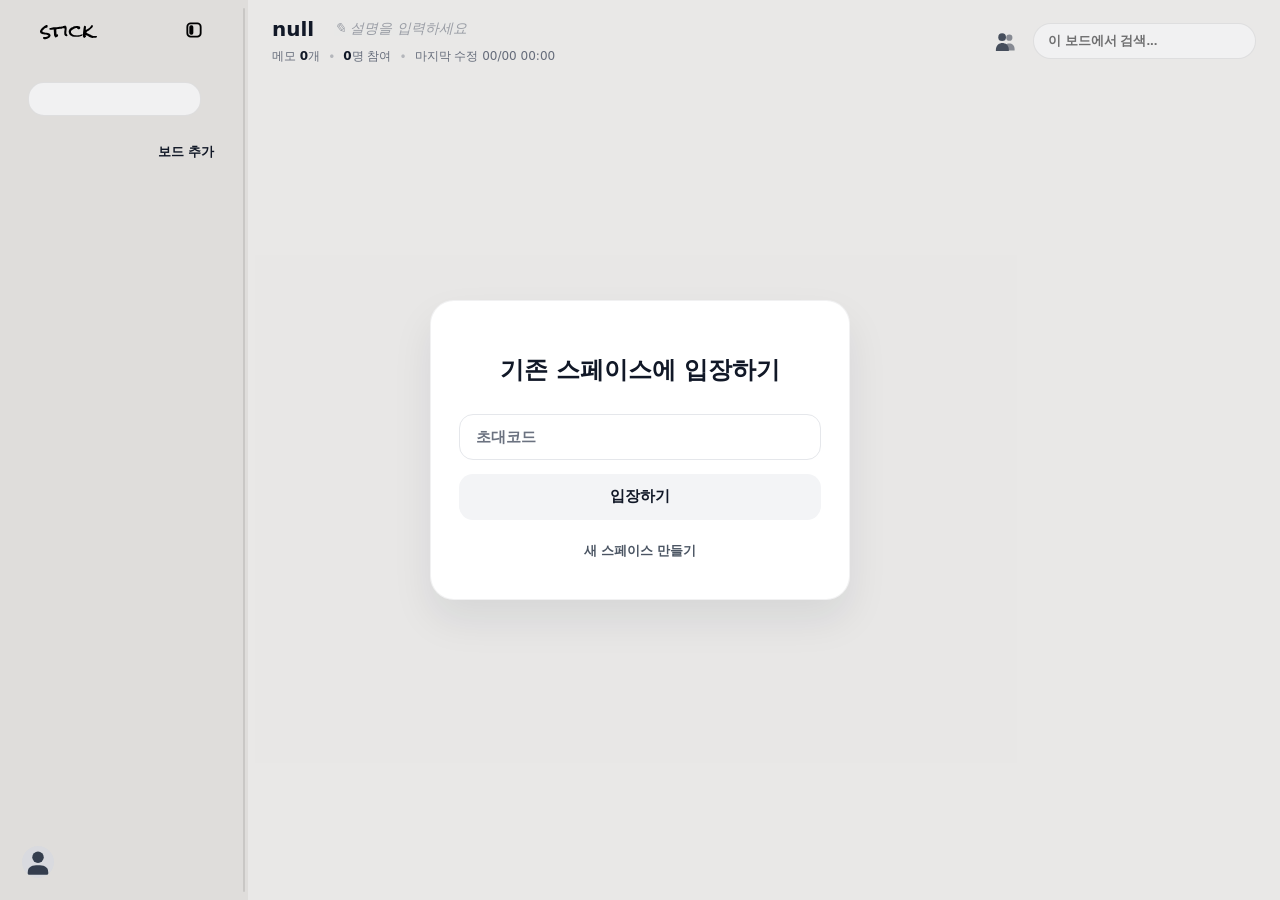
==== commit e66aef57: "api 연결" ====
--- a/src/main/resources/static/index.html
+++ b/src/main/resources/static/index.html
@@ -35,7 +35,12 @@
                     <span aria-hidden="true" class="segDiv"></span>
                 </div>
             </div>
-            <nav class="boardList" id="boardList"></nav>
+            <div id="boardList" class="boardList"></div>
+            <div class="sideSectionHead">
+                <button type="button" id="addBoardBtn" class="addBoardBtn" aria-label="보드 추가">
+                    보드 추가
+                </button>
+            </div>
             <div class="sideFooter">
                 <button aria-label="내 계정" class="userCard" id="meBtn" type="button">
                     <img alt="profile" class="avatar" id="meAvatar" src="img/user-icon.svg">
@@ -212,6 +217,12 @@
     <button type="button" class="spaceContextItem danger" data-act="leave">나가기</button>
 </div>
 
+<div id="boardContextMenu" class="boardContextMenu hidden">
+    <button type="button" class="boardContextItem danger" data-act="delete">
+        보드 삭제
+    </button>
+</div>
+
 
 <script src="js/app.js"></script>
 </body>
--- a/src/main/resources/static/css/styles.css
+++ b/src/main/resources/static/css/styles.css
@@ -100,7 +100,7 @@
   display: flex;
   flex-direction: column;
   gap: 6px;
-  flex: 1 1 auto;
+  flex: 0 0 auto;
   min-height: 0;
   overflow: auto;
   padding-right: 4px;
@@ -2021,3 +2021,73 @@
   background: rgba(180,35,24,.08);
 }
 
+.boardContextMenu{
+  position: fixed;
+  z-index: 3000;
+  min-width: 180px;
+  padding: 6px;
+  border: 1px solid rgba(17,24,39,.12);
+  border-radius: 14px;
+  background: #fff;
+  box-shadow: 0 16px 40px rgba(17,24,39,.18);
+}
+
+.boardContextMenu.hidden{
+  display: none;
+}
+
+.boardContextItem{
+  width: 100%;
+  border: 0;
+  background: transparent;
+  padding: 10px 12px;
+  border-radius: 10px;
+  text-align: left;
+  font-size: 14px;
+  font-weight: 700;
+  color: #111827;
+  cursor: pointer;
+}
+
+.boardContextItem:hover{
+  background: rgba(17,24,39,.06);
+}
+
+.boardContextItem.danger{
+  color: #b42318;
+}
+
+.boardContextItem.danger:hover{
+  background: rgba(180,35,24,.08);
+}
+
+.addBoardBtn{
+  height: 34px;
+  padding: 0 14px;
+  border-radius: 999px;
+  background: none;
+  color: #111827;
+  font-size: 13px;
+  font-weight: 700;
+  line-height: 1;
+  white-space: nowrap;
+  cursor: pointer;
+  display: inline-flex;
+  align-items: center;
+  justify-content: center;
+  flex: 0 0 auto;
+  border: none;
+  margin-top: 8px;
+  margin-left: auto;
+}
+
+.addBoardBtn:hover{
+  background: #f3f4f6;
+}
+
+.sideSectionHead{
+  display: flex;
+  align-items: center;
+  justify-content: flex-start;
+  margin-bottom: 10px;
+}
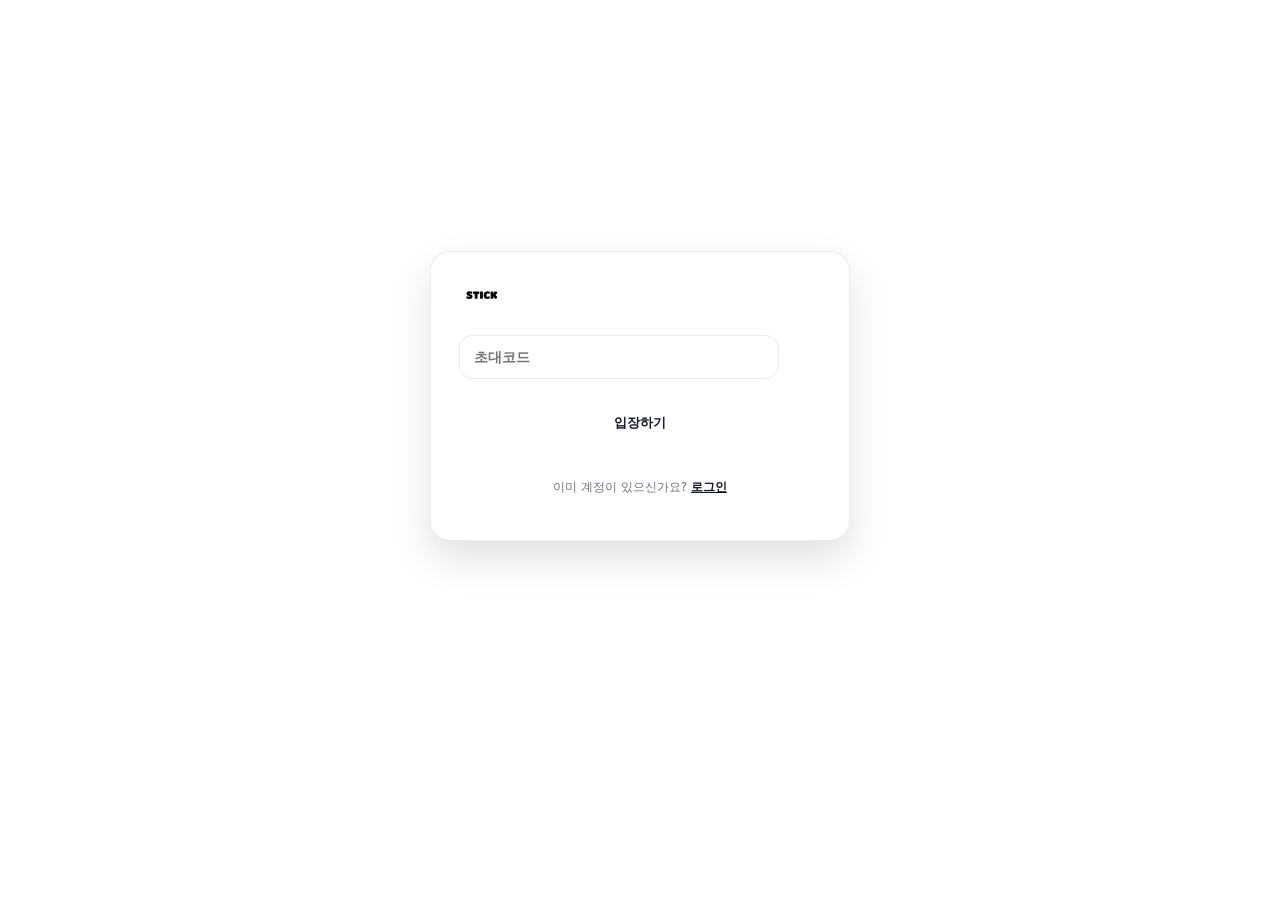
==== commit ca044f70: "여러가지 기능 추가 및 개선" ====
--- a/src/main/resources/static/index.html
+++ b/src/main/resources/static/index.html
@@ -1,229 +1,82 @@
 <!doctype html>
 <html lang="ko">
 <head>
-    <meta charset="utf-8"/>
-    <meta content="width=device-width,initial-scale=1" name="viewport"/>
-    <title>stick</title>
-    <link href="css/styles.css" rel="stylesheet"/>
+    <meta charset="utf-8" />
+    <meta name="viewport" content="width=device-width, initial-scale=1" />
+    <title>stick | invite</title>
+
+    <link rel="stylesheet" href="css/styles.css" />
+    <link rel="stylesheet" href="css/index.css" />
 </head>
 <body>
-<div class="app">
 
-    <div class="layout">
-        <!-- LEFT SIDEBAR -->
-        <aside class="sidebar">
-            <div class="sideHead">
-                <div class="sideBrand">
-                    <img alt="stick" class="stickLogo" src="img/stick.svg">
+<div class="home">
+    <main class="homeCard" role="main">
+        <header class="homeHead">
+            <h1 class="homeTitle"><img alt="stick" class="stickLogo" src="img/stick.svg"></h1>
+        </header>
+
+        <section class="homeBody">
+
+            <input
+                    id="inviteCode"
+                    class="inviteInput input"
+                    type="text"
+                    placeholder="초대코드"
+                    autocomplete="off"
+            />
+        </section>
+
+        <section class="homeActions">
+            <button id="enterBtn" class="btn primary" type="button">
+                입장하기
+            </button>
+        </section>
+
+        <footer class="homeFoot">
+            <p class="homeHint">
+                이미 계정이 있으신가요?
+                <button class="btn linkBtn" data-login-open>로그인</button>
+            </p>
+        </footer>
+
+    </main>
+</div>
+
+<div class="overlay home-overlay hidden" aria-hidden="true" data-login-overlay>
+    <div class="dialog loginDialog" role="dialog" aria-modal="true" aria-labelledby="loginTitle">
+        <div class="dialogBody">
+            <div id="loginTitle" class="dialogTitle">로그인</div>
+            <button class="dialogClose" type="button" aria-label="닫기" data-login-close>✕</button>
+            <div class="loginForm">
+                <label class="loginLabel">
+                    아이디
+                    <input id="loginId" class="loginInput input" type="text" autocomplete="username" />
+                </label>
+
+                <label class="loginLabel">
+                    비밀번호
+                    <input id="loginPw" class="loginInput input" type="password" autocomplete="current-password" />
+                </label>
+
+                <div class="loginActions">
+                    <button id="loginSubmitBtn" class="btn primary" type="button">로그인</button>
+                    <button id="discordLoginBtn" class="btn" type="button">Discord로 로그인</button>
                 </div>
-                <button aria-label="사이드바 토글" class="iconBtn sideToggle" id="toggleSidebar" type="button">
-                    <img alt="" class="sideIcon" src="img/sidebar-icon.svg">
-                </button>
-            </div>
-            <div class="sideInfo">
-                <div class="sideControls">
-                    <label class="pill pillDrop" id="spacePill">
-                        <button aria-expanded="false" aria-haspopup="listbox" class="dropBtn" id="spaceBtn"
-                                type="button">
-                            <span id="spaceLabel"></span>
-                        </button>
-
-                        <div class="dropMenu hidden" id="spaceMenu" role="listbox" tabindex="-1"></div>
-                        <select hidden id="spaceSelect">불러오는 중...</select>
-                    </label>
-
-                    <span aria-hidden="true" class="segDiv"></span>
+                <div class="loginMeta">
+                    <span>아직 계정이 없으신가요?</span>
+                    <a href="html/signup.html" class="loginLink">회원가입</a>
                 </div>
             </div>
-            <div id="boardList" class="boardList"></div>
-            <div class="sideSectionHead">
-                <button type="button" id="addBoardBtn" class="addBoardBtn" aria-label="보드 추가">
-                    보드 추가
-                </button>
-            </div>
-            <div class="sideFooter">
-                <button aria-label="내 계정" class="userCard" id="meBtn" type="button">
-                    <img alt="profile" class="avatar" id="meAvatar" src="img/user-icon.svg">
+        </div>
 
-                    <div class="userMeta">
-                        <div class="userName" id="meName"></div>
-                    </div>
-                </button>
-            </div>
-
-        </aside>
-
-        <div aria-orientation="vertical" class="splitter" id="splitter" role="separator" tabindex="0"></div>
-
-        <!-- MAIN -->
-        <main class="main">
-            <div class="boardTop">
-                <div class="boardHero">
-                    <div class="boardTitleLine">
-                        <div class="boardName" id="boardName">null</div>
-                        <div class="boardDesc" id="boardDesc" contenteditable="false"></div>
-                    </div>
-
-                    <div class="boardSummary" id="boardSummary">
-                        <span class="sum-item">메모 <b id="memoCount">0</b>개</span>
-                        <span class="sum-divider">•</span>
-                        <span class="sum-item"><b id="memberCount">0</b>명 참여</span>
-                        <span class="sum-divider">•</span>
-                        <span class="sum-item">마지막 수정 <span id="lastModified">00/00 00:00</span></span>
-                    </div>
-                </div>
-
-                <div class="topRight">
-                    <!-- 멤버 패널 토글 버튼 (오른쪽 패널 열기용) -->
-                    <button aria-label="멤버 패널" class="iconBtn" id="membersToggleBtn" type="button">
-                        <img alt="" class="memberIcon" src="img/member-icon.svg">
-                    </button>
-
-                    <div class="search">
-                        <div class="searchWrap" id="searchWrap">
-                            <input autocomplete="off" id="searchInput" placeholder="이 보드에서 검색..."/>
-                            <button aria-label="검색 지우기" class="searchClear" id="searchClear" type="button">✕</button>
-                        </div>
-                    </div>
-                </div>
-            </div>
-
-            <div class="boardWrap" id="boardWrap">
-                <div class="board" id="board"></div>
-
-                <!-- empty state (빈 보드일 때만 중앙에: 문구 위 + 입력바 아래) -->
-                <div class="emptyState" hidden id="emptyState">
-                    <div class="emptyStack">
-                        <div class="emptyText">새 메모를 시작해보자</div>
-
-                        <div class="composer is-empty" id="composer">
-                            <div class="composerRow">
-                                <div class="composerBar">
-                                    <div class="composerLeft">
-                                        <button aria-label="추가" class="composerPlus" id="composerPlus" type="button">+
-                                        </button>
-                                        <input accept="image/*" hidden id="composerFile" multiple type="file"/>
-
-                                        <textarea class="quickInput" id="quickInput"
-                                                  placeholder="채팅처럼 빠르게 메모 남기기"></textarea>
-
-                                        <div class="color-pick" id="quickColors">
-                                            <div class="swatch white selected" data-color="cream" title="화이트"></div>
-                                            <div class="swatch blue" data-color="blue" title="블루"></div>
-                                            <div class="swatch green" data-color="sage" title="그린"></div>
-                                            <div class="swatch coral" data-color="coral" title="오렌지"></div>
-                                            <div class="swatch purple" data-color="lavender" title="퍼플"></div>
-                                        </div>
-                                    </div>
-                                </div>
-                            </div>
-                        </div>
-                    </div>
-                </div>
-            </div>
-
-            <!-- ✅ 메모가 1개 이상일 때만 쓸 하단 composer -->
-            <div class="dock" hidden id="dock">
-                <div class="composerRow">
-                    <div class="composerBar">
-                        <div class="composerLeft">
-                            <button aria-label="추가" class="composerPlus" id="composerPlusDock" type="button">+</button>
-                            <input accept="image/*" hidden id="composerFileDock" multiple type="file"/>
-                            <textarea class="quickInput" id="quickInputDock"
-                                      placeholder="채팅처럼 빠르게 메모 남기기"></textarea>
-
-                            <div aria-label="색상 선택" class="color-pick" id="newColors">
-                                <div class="swatch white selected" data-color="cream" title="화이트"></div>
-                                <div class="swatch blue" data-color="blue" title="블루"></div>
-                                <div class="swatch green" data-color="sage" title="그린"></div>
-                                <div class="swatch coral" data-color="coral" title="오렌지"></div>
-                                <div class="swatch purple" data-color="lavender" title="퍼플"></div>
-                            </div>
-                        </div>
-                    </div>
-                </div>
-            </div>
-
-            <aside aria-label="멤버 목록" class="memberPanel" id="memberPanel">
-                <div class="memberHead">
-                    <div class="memberTitle" id="memberTitle">멤버</div>
-                    <button aria-label="닫기" class="iconBtn memberClose" id="memberClose" type="button">✕</button>
-                </div>
-
-                <div class="memberPanelBody" id="memberPanelBody"></div>
-            </aside>
-
-        </main>
-    </div>
-</div>
-
-<div class="modalBackdrop hidden" id="spaceOnboardingModal">
-    <div class="spaceOnboardingModal compact">
-        <h2 class="spaceOnboardingBrand">기존 스페이스에 입장하기</h2>
-
-        <input
-                id="inviteCodeInput"
-                class="spaceJoinInput main"
-                type="text"
-                placeholder="초대코드"
-        />
-
-        <button id="joinByCodeBtn" class="spaceJoinBtn" type="button">
-            입장하기
-        </button>
-
-        <button id="showCreateSpaceBtn" class="spaceSubAction" type="button">
-            새 스페이스 만들기
-        </button>
-    </div>
-</div>
-
-<div class="modalBackdrop hidden" id="createSpaceModal">
-    <div class="spaceOnboardingModal compact">
-
-        <h2 class="spaceOnboardingBrand text">새 스페이스 만들기</h2>
-
-        <input
-                id="createSpaceNameInput"
-                class="spaceJoinInput main"
-                type="text"
-                placeholder="스페이스 이름"
-        />
-
-        <button id="submitCreateSpaceBtn" class="spaceJoinBtn" type="button">
-            생성하기
-        </button>
-
-        <button id="backToJoinModalBtn" class="spaceSubAction" type="button">
-            초대코드로 입장하기
-        </button>
     </div>
 </div>
 
 
-<div aria-hidden="true" class="overlay hidden noDim" id="overlay">
-    <div class="dialog sidePanel" id="sidePanel">
-        <div class="dialogHead">
-            <div class="dialogTitle" id="panelTitle"></div>
-            <button aria-label="닫기" class="dialogClose" id="panelClose" type="button">✕</button>
-        </div>
-        <div class="dialogBody" id="panelBody"></div>
-    </div>
-    <div id="modalRoot"></div>
-</div>
 
-<div class="spaceContextMenu hidden" id="spaceContextMenu">
-    <button type="button" class="spaceContextItem" data-act="settings">스페이스 설정</button>
-    <button type="button" class="spaceContextItem danger" data-act="leave">나가기</button>
-</div>
-
-<div id="boardContextMenu" class="boardContextMenu hidden">
-    <button type="button" class="boardContextItem danger" data-act="delete">
-        보드 삭제
-    </button>
-</div>
+<script src="js/index.js"></script>
 
 
-<script src="js/app.js"></script>
 </body>
 </html>
--- a/src/main/resources/static/css/styles.css
+++ b/src/main/resources/static/css/styles.css
@@ -81,6 +81,7 @@
 }
 
 .sidebar{
+  overflow: hidden;
   background: #ECEAE6;
   padding: 12px;
   min-height: 0;
@@ -96,13 +97,30 @@
   margin-bottom: 10px;
 }
 
+.sideSectionHead{
+  flex: 0 0 auto;
+  display: flex;
+  align-items: center;
+  justify-content: flex-start;
+  padding-top: 10px;
+  margin-bottom: 10px;
+}
+
+.sideMiddle{
+  flex: 1 1 auto;
+  min-height: 0;
+  display: flex;
+  flex-direction: column;
+}
+
 .boardList{
   display: flex;
   flex-direction: column;
   gap: 6px;
-  flex: 0 0 auto;
+  flex: 0 1 auto;
   min-height: 0;
-  overflow: auto;
+  overflow-y: auto;
+  overflow-x: hidden;
   padding-right: 4px;
 }
 
@@ -1475,7 +1493,8 @@
   font-size: 12px;
   font-weight: 900;
   color: var(--muted);
-  margin-top: 8px;
+  margin: 0;
+  line-height: 1.4;
 }
 
 .noteImages{
@@ -1519,29 +1538,32 @@
   background: #fff;
 }
 
-.plusMenu{
-  position: absolute;
-  z-index: 200;
-  min-width: 180px;
-  background: #fff;
-  border: 1px solid var(--line);
-  border-radius: 14px;
-  overflow: hidden;
-}
-
-.plusMenu button{
-  width: 100%;
-  text-align: left;
-  padding: 12px 14px;
-  border: none;
-  background: #fff;
-  cursor: pointer;
-  font-weight: 900;
-  font-size: 13px;
-}
-
-.plusMenu button:hover{
-  background: #f3f4f6;
+.memoAttachBar{
+  display: flex;
+  align-items: center;
+  gap: 10px;
+  margin-top: 8px;
+}
+
+.attachBtn{
+  padding: 0;
+  border: 0;
+  background: transparent;
+  font-size: 14px;
+  font-weight: 700;
+  color: var(--text);
+  cursor: pointer;
+  line-height: 1.4;
+  flex: 0 0 auto;
+}
+
+.attachBtn:hover{
+  text-decoration: underline;
+}
+
+.attachBtn:focus-visible{
+  outline: none;
+  text-decoration: underline;
 }
 
 .segPill{
@@ -2085,9 +2107,4 @@
   background: #f3f4f6;
 }
 
-.sideSectionHead{
-  display: flex;
-  align-items: center;
-  justify-content: flex-start;
-  margin-bottom: 10px;
-}
+
--- a/src/main/resources/static/css/index.css
+++ b/src/main/resources/static/css/index.css
@@ -0,0 +1,239 @@
+:root{
+  --home-input-w: 320px;
+  --home-lift-y: -6vh;
+
+  /* input 공통 */
+  --input-h: 44px;
+  --input-r: 14px;
+  --card-r: 20px;
+}
+
+/* =========================
+   HOME PAGE LAYOUT
+========================= */
+
+.home{
+  min-height: 100vh;
+  display: grid;
+  place-items: center;
+  background: var(--bg);
+}
+
+/* 중앙 카드 (살짝 위로) */
+.homeCard{
+  transform: translateY(var(--home-lift-y));
+
+  width: min(420px, 92vw);
+  background: var(--panel);
+  border: 1px solid var(--line);
+  border-radius: var(--card-r);
+  padding: 32px 28px;
+
+  display: flex;
+  flex-direction: column;
+  gap: 26px;
+
+  box-shadow: 0 18px 40px rgba(0,0,0,.12);
+}
+
+/* =========================
+   HOME HEADER
+========================= */
+
+.homeHead{ text-align: center; }
+
+.homeTitle{
+  margin: 0;
+  font-size: 22px;
+  font-weight: 1000;
+  color: #000;
+  letter-spacing: -0.2px;
+}
+
+/* =========================
+   HOME BODY
+========================= */
+
+.homeBody{
+  display: flex;
+  flex-direction: column;
+  gap: 8px;
+}
+
+.homeLabel{
+  font-size: 12px;
+  font-weight: 900;
+  color: var(--muted);
+}
+
+/* =========================
+   INPUTS (공통 스타일)
+========================= */
+
+.input{
+  height: var(--input-h);
+  border-radius: var(--input-r);
+  border: 1px solid var(--line);
+  padding: 0 14px;
+
+  font-size: 14px;
+  font-weight: 800;
+
+  background: #fff;
+  outline: none;
+}
+
+.input:focus{
+  border-color: rgba(0,0,0,.35);
+}
+
+/* 홈 초대코드 입력은 폭 고정 */
+.inviteInput{
+  width: var(--home-input-w);
+}
+
+/* 로그인 입력은 부모 폭에 맞춤 */
+.loginInput{
+  width: 100%;
+}
+
+/* =========================
+   ACTIONS
+========================= */
+
+.homeActions{ display: flex; }
+.homeActions .btn{ width: 100%; }
+
+/* =========================
+   FOOTER LINK STYLE
+========================= */
+
+.homeFoot{
+  display: flex;
+  align-items: center;
+  justify-content: center;
+  gap: 6px;
+
+  font-size: 12px;
+  color: var(--muted);
+}
+
+/* 버튼을 링크처럼 보이게 (로그인 같은거) */
+.linkBtn{
+  all: unset;
+  cursor: pointer;
+
+  color: #111827;
+  font-weight: 800;
+  text-decoration: underline;
+}
+
+.linkBtn:hover{
+  text-decoration: underline;
+}
+
+/* =========================
+   MODAL (HOME TONE)
+========================= */
+
+.overlay{
+  position: fixed;
+  inset: 0;
+  background: rgba(0,0,0,.35);
+
+  display: flex;
+  align-items: center;
+  justify-content: center;
+
+  z-index: 200;
+}
+
+.overlay.hidden{ display: none; }
+
+.modalRoot{
+  width: auto;
+  max-width: none;
+}
+
+/* 로그인 모달 박스 */
+.loginDialog{
+  width: var(--home-input-w);
+  transform: translateY(var(--home-lift-y));
+  border-radius: var(--card-r);
+}
+
+/* 로그인 폼 */
+.loginForm{
+  display: flex;
+  flex-direction: column;
+  gap: 12px;
+}
+
+.loginLabel{
+  display: flex;
+  flex-direction: column;
+  gap: 6px;
+
+  font-size: 12px;
+  font-weight: 900;
+  color: var(--muted);
+}
+
+.loginActions{
+  margin-top: 6px;
+  display: flex;
+  gap: 10px;
+  flex-wrap: wrap;
+}
+
+.loginActions .btn{ flex: 1 1 160px; }
+
+/* =========================
+   LOGIN MODAL HEADER (Title + Close)
+========================= */
+
+/* 모달 바디를 닫기버튼 absolute 기준으로 */
+.home-overlay .dialogBody{
+  position: relative;
+  padding-top: 16px;
+}
+
+.home-overlay #loginTitle{
+  font-weight: 1000;
+  font-size: 16px;
+  line-height: 1;
+  margin: 0 36px 12px 0; /* 오른쪽 X 자리 */
+}
+
+/* 닫기 버튼 */
+.home-overlay [data-login-close]{
+  position: absolute;
+  top: 12px;
+  right: 12px;
+
+  width: 36px;
+  height: 36px;
+  border-radius: 999px;
+
+  display: grid;
+  place-items: center;
+
+  font-size: 16px;
+  font-weight: 1000;
+  line-height: 1;
+
+  opacity: .75;
+}
+
+.home-overlay [data-login-close]:hover{
+  background: rgba(0,0,0,.06);
+  opacity: 1;
+}
+
+.home-overlay [data-login-close]:focus-visible{
+  outline: 2px solid rgba(17,24,39,.35);
+  outline-offset: 2px;
+}
+
+
+/* 스틱 로고 */
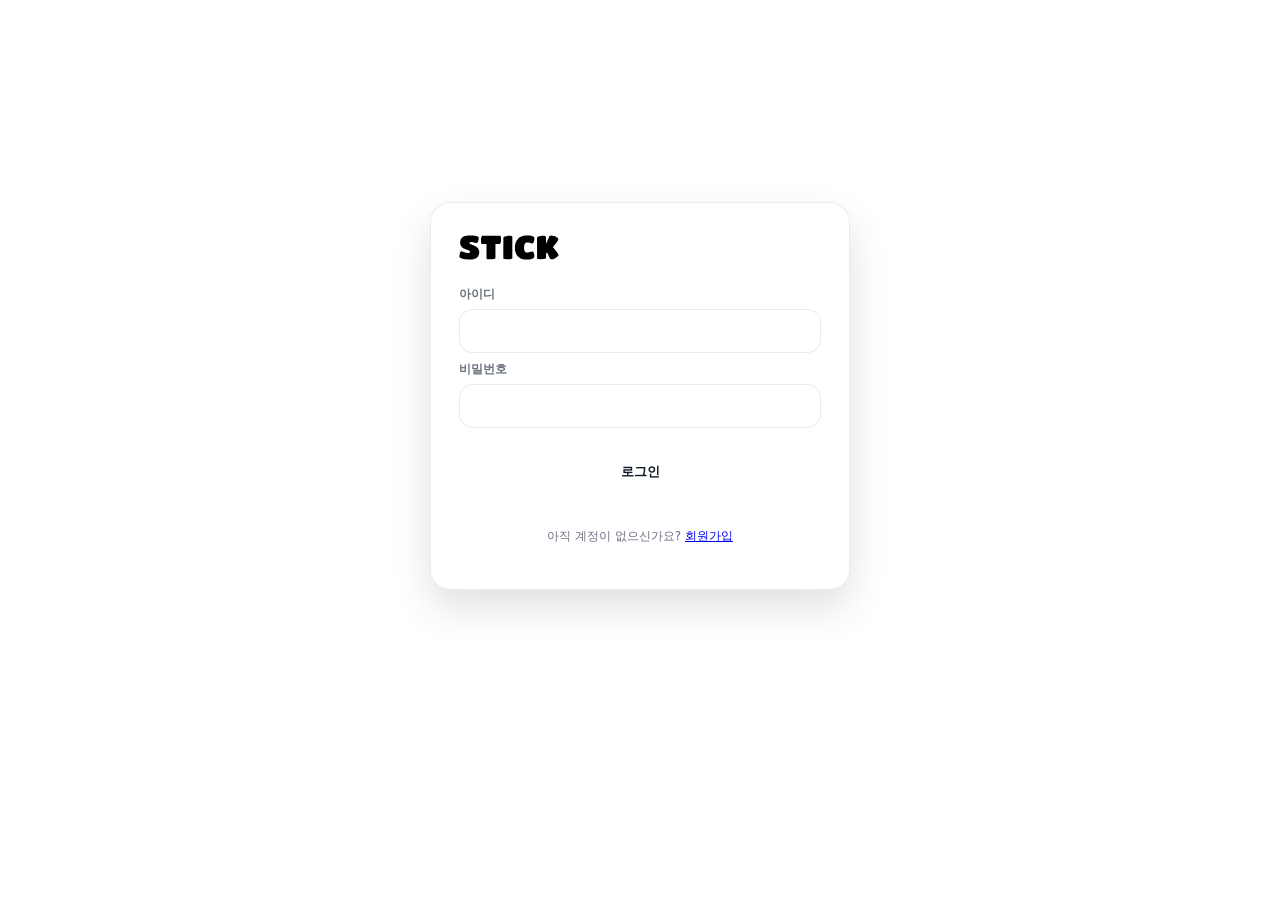
==== commit af400155: "미뤄놓은 해결사항 일부 완료" ====
--- a/src/main/resources/static/index.html
+++ b/src/main/resources/static/index.html
@@ -3,7 +3,7 @@
 <head>
     <meta charset="utf-8" />
     <meta name="viewport" content="width=device-width, initial-scale=1" />
-    <title>stick | invite</title>
+    <title>stick | 로그인</title>
 
     <link rel="stylesheet" href="css/styles.css" />
     <link rel="stylesheet" href="css/index.css" />
@@ -17,66 +17,32 @@
         </header>
 
         <section class="homeBody">
+            <label class="loginLabel">
+                아이디
+                <input id="loginId" class="loginInput input" type="text" autocomplete="username" />
+            </label>
 
-            <input
-                    id="inviteCode"
-                    class="inviteInput input"
-                    type="text"
-                    placeholder="초대코드"
-                    autocomplete="off"
-            />
+            <label class="loginLabel">
+                비밀번호
+                <input id="loginPw" class="loginInput input" type="password" autocomplete="current-password" />
+            </label>
         </section>
 
         <section class="homeActions">
-            <button id="enterBtn" class="btn primary" type="button">
-                입장하기
-            </button>
+            <button id="loginSubmitBtn" class="btn primary" type="button">로그인</button>
         </section>
 
         <footer class="homeFoot">
             <p class="homeHint">
-                이미 계정이 있으신가요?
-                <button class="btn linkBtn" data-login-open>로그인</button>
+                아직 계정이 없으신가요?
+                <a href="html/signup.html" class="loginLink">회원가입</a>
             </p>
         </footer>
 
     </main>
 </div>
 
-<div class="overlay home-overlay hidden" aria-hidden="true" data-login-overlay>
-    <div class="dialog loginDialog" role="dialog" aria-modal="true" aria-labelledby="loginTitle">
-        <div class="dialogBody">
-            <div id="loginTitle" class="dialogTitle">로그인</div>
-            <button class="dialogClose" type="button" aria-label="닫기" data-login-close>✕</button>
-            <div class="loginForm">
-                <label class="loginLabel">
-                    아이디
-                    <input id="loginId" class="loginInput input" type="text" autocomplete="username" />
-                </label>
-
-                <label class="loginLabel">
-                    비밀번호
-                    <input id="loginPw" class="loginInput input" type="password" autocomplete="current-password" />
-                </label>
-
-                <div class="loginActions">
-                    <button id="loginSubmitBtn" class="btn primary" type="button">로그인</button>
-                    <button id="discordLoginBtn" class="btn" type="button">Discord로 로그인</button>
-                </div>
-                <div class="loginMeta">
-                    <span>아직 계정이 없으신가요?</span>
-                    <a href="html/signup.html" class="loginLink">회원가입</a>
-                </div>
-            </div>
-        </div>
-
-    </div>
-</div>
-
-
-
 <script src="js/index.js"></script>
 
-
 </body>
-</html>
+</html>
--- a/src/main/resources/static/css/styles.css
+++ b/src/main/resources/static/css/styles.css
@@ -53,25 +53,6 @@
   backdrop-filter: blur(4px);
 }
 
-.pill{
-  height: 34px;
-  border-radius: 999px;
-  border: 1px solid var(--line);
-  background: #fff;
-  display: flex;
-  align-items: center;
-  gap: 8px;
-  padding: 0 10px;
-  cursor: pointer;
-}
-
-.pill select{
-  border: none;
-  background: transparent;
-  outline: none;
-  font-weight: 700;
-}
-
 .layout{
   flex: 1;
   display: grid;
@@ -121,7 +102,7 @@
   min-height: 0;
   overflow-y: auto;
   overflow-x: hidden;
-  padding-right: 4px;
+  padding : 8px 0;
 }
 
 .boardBtn{
@@ -129,26 +110,26 @@
   border: none;
   background: transparent;
   text-align: left;
-  padding: 10px 10px;
-  border-radius: 12px;
+  padding: 10px 8px;
+  border-radius: 8px;
   cursor: pointer;
   display: flex;
   justify-content: space-between;
-  gap: 10px;
+  gap: 4px;
   align-items: center;
 }
 
 .boardBtn:hover{
-  background: #f3f4f6;
+  background: rgb(17, 24, 39, .04);
 }
 
 .boardBtn.active .boardHash{
   font-weight: 750;
-  font-size: 16px;
+  font-size: 14px;
 }
 
 .boardHash{
-  font-weight: 500;
+  font-weight: 700;
   font-size: 14px;
 }
 
@@ -170,15 +151,6 @@
   gap: 10px;
 }
 
-.boardTop{
-  display: flex;
-  align-items: center;
-  gap: 16px;
-  padding: 14px;
-  background: #F6F5F3;
-  justify-content: space-between;
-}
-
 .boardTitle{
   display: flex;
   align-items: center;
@@ -195,6 +167,11 @@
   color: var(--muted);
   font-size: 12px;
   font-weight: 700;
+}
+
+.layout.sidebar-collapsed .sideTabs,
+.layout.sidebar-collapsed .sideMiddle {
+    display: none;
 }
 
 .search{
@@ -473,20 +450,13 @@
   flex: 0 0 auto;
 }
 
-.composerLeft{
-  display: flex;
-  align-items: center;
-  gap: 10px;
+.quickInput{
   flex: 1;
   min-width: 0;
-}
-
-.quickInput{
   border: none;
   outline: none;
   background: transparent;
   resize: none;
-  width: 100%;
   height: 28px;
   line-height: 20px;
   min-height: 28px;
@@ -526,6 +496,8 @@
   display: flex;
   align-items: center;
   gap: 8px;
+  flex: 1;
+  min-width: 0;
 }
 
 .color-pick{
@@ -600,10 +572,6 @@
   background: transparent;
 }
 
-.overlay.sidePanel{
-  background: transparent;
-}
-
 .overlay.modal{
   background: rgba(0,0,0,.35);
 }
@@ -613,13 +581,6 @@
   justify-content: center;
   align-items: center;
   width: min(92vw,92vh);
-}
-
-.modalRoot:not(.sidePanelPos){
-  position: relative;
-  left: auto;
-  top: auto;
-  width: min(860px, 92vw);
 }
 
 .dialog{
@@ -704,6 +665,10 @@
   pointer-events: none;
 }
 
+.modalRoot.sidePanelPos .dialog{
+  pointer-events: auto;
+}
+
 .noteDialog{
   width: 520px;
   max-width: 90vw;
@@ -853,15 +818,6 @@
 
 .layout.sidebar-collapsed .sideInfo{
   display: none;
-}
-
-.settingsOnly{
-  width: 40px;
-  height: 40px;
-}
-
-.layout.sidebar-collapsed .settingsOnly{
-  background: #f3f4f6;
 }
 
 .memberList{
@@ -1047,7 +1003,7 @@
   align-items: center;
   justify-content: space-between;
   gap: 10px;
-  background: #fff;
+  background: transparent;
 }
 
 .meRow{
@@ -1104,167 +1060,10 @@
   background: #f3f4f6;
 }
 
-.pillDrop{
-  position: relative;
-  border: 1px solid var(--line);
-  background: #fff;
-  border-radius: 16px;
-  padding: 12px 16px;
-  box-shadow: none;
-  cursor: pointer;
-}
-
-.pillDrop.open{
-  box-shadow: none;
-}
-
-.pillDrop.open .dropMenu{
-  opacity: 1;
-  transform: translateY(0) scale(1);
-  pointer-events: auto;
-  transition: opacity .16s ease,
-    transform .18s cubic-bezier(.2,.8,.2,1);
-}
-
-.pillDrop:hover{
-  border: 2px solid gray;
-}
-
-.dropBtn{
-  width: 100%;
-  border: none;
-  background: transparent;
-  display: flex;
-  align-items: center;
-  justify-content: center;
-  gap: 10px;
-  padding: 0;
-  cursor: pointer;
-  font-size: 19px;
-  line-height: 1.2;
-  white-space: nowrap;
-  overflow: hidden;
-  text-overflow: ellipsis;
-}
-
-.dropMenu{
-  position: absolute;
-  left: 0;
-  top: calc(100% + 8px);
-  width: 100%;
-  max-height: calc(var(--drop-item-h) * var(--drop-visible-count));
-  overflow-y: auto;
-  background: #fff;
-  border: 1px solid rgba(17,24,39,.08);
-  border-radius: 18px;
-  box-shadow: 0 10px 28px rgba(17,24,39,.10);
-  opacity: 1;
-  transform: translateY(0) scale(1);
-  transform-origin: top left;
-  pointer-events: auto;
-  z-index: 40;
-  transition: opacity .16s ease,
-    transform .18s cubic-bezier(.2,.8,.2,1);
-}
-
-.dropItem{
-  width: 100%;
-  min-height: var(--drop-item-h);
-  padding: 0 16px;
-  display: flex;
-  align-items: center;
-  justify-content: center;
-  border: none;
-  background: #fff;
-  cursor: pointer;
-  font-size: 15px;
-  color: #111827;
-  transition: background .12s ease;
-}
-
-.dropItem:hover{
-  background: rgba(17,24,39,.04);
-}
-
-.dropItem.is-active{
-  font-weight: 600;
-}
-
-.dropItem.is-active::before{
-  content: "•";
-  margin-right: 6px;
-  font-weight: 900;
-}
-
-.dropItem.is-active::after{
-  content: "•";
-  margin-left: 6px;
-  font-weight: 900;
-}
-
-.dropMenu::-webkit-scrollbar{
-  width: 10px;
-}
-
-.dropMenu::-webkit-scrollbar-thumb{
-  background: rgba(17,24,39,.16);
-  border-radius: 999px;
-  border: 2px solid #fff;
-}
-
-.dropMenu::-webkit-scrollbar-track{
-  background: transparent;
-}
-
-.dropMenu.hidden{
-  display: block !important;
-  opacity: 0;
-  transform: translateY(-6px) scale(.98);
-  pointer-events: none;
-}
-
-.dropMenu{
-  padding: 6px;
-}
-
-.dropMenuList{
-  display: flex;
-  flex-direction: column;
-}
-
-.dropMenuFooter{
-  margin-top: 6px;
-  padding-top: 6px;
-  border-top: 1px solid rgba(17,24,39,.08);
-}
-
-.dropAddBtn{
-  width: 100%;
-  min-height: var(--drop-item-h);
-  padding: 0 16px;
-  display: flex;
-  align-items: center;
-  justify-content: center;
-  border: none;
-  border-radius: 12px;
-  background: #f9fafb;
-  cursor: pointer;
-  font-size: 14px;
-  font-weight: 700;
-  color: #111827;
-  transition: background .12s ease, transform .08s ease;
-}
-
-.dropAddBtn:hover{
-  background: rgba(17,24,39,.06);
-}
-
-.dropAddBtn:active{
-  transform: scale(0.99);
-}
-
 .sideInfo{
-  padding-top: 15px;
+  padding-top: 24px;
+  padding-left: 16px;
+  padding-right: 16px;
   margin-bottom: 10px;
 }
 
@@ -1276,59 +1075,12 @@
   letter-spacing: -0.2px;
 }
 
-.sideControls .pill{
-  width: 40%;
-  justify-content: space-between;
-}
-
-.sideControls .pillDrop{
-  flex: 1 1 auto;
-}
-
-.sideControls{
-  display: flex;
-  gap: 10px;
-  align-items: center;
-}
-
-.sideControls #spacePill{
-  flex: 7 1 0;
-  min-width: 0;
-}
-
-.sideControls #membersPill{
-  flex: 3 0 0;
-  min-width: 0;
-}
-
-#spaceLabel{
-  display: block;
-  max-width: 100%;
-  white-space: nowrap;
-  overflow: hidden;
-  text-overflow: ellipsis;
-  font-weight: 600;
-  letter-spacing: 1px;
-}
-
-.sideTop{
-  display: flex;
-  align-items: center;
-  justify-content: space-between;
-  gap: 8px;
-  margin-bottom: 10px;
-}
-
-.layout.sidebar-collapsed .sideInfo{
-  display: none;
-}
-
 .sideHead{
   display: flex;
   align-items: center;
   justify-content: space-between;
   gap: 10px;
-  margin-bottom: 10px;
+  margin-bottom: 4px;
   flex: 0 0 auto;
 }
 
@@ -1337,6 +1089,7 @@
   font-size: 16px;
   color: #374151;
   letter-spacing: -0.2px;
+  padding: 0 16px;
 }
 
 .sideToggle{
@@ -1373,14 +1126,6 @@
 
 .overlay.modal{
   background: rgba(0,0,0,.35);
-}
-
-.modalRoot.sidePanelPos{
-  pointer-events: none;
-}
-
-.modalRoot.sidePanelPos .dialog{
-  pointer-events: auto;
 }
 
 .modalRoot:not(.sidePanelPos){
@@ -1566,60 +1311,9 @@
   text-decoration: underline;
 }
 
-.segPill{
-  display: flex;
-  align-items: stretch;
-  width: 100%;
-  border-radius: 999px;
-  border: 1px solid var(--line);
-  background: #fff;
-  overflow: visible;
-}
-
-.segDiv{
-  width: 1px;
-  background: rgba(0,0,0,.08);
-  margin: 6px 0;
-}
-
-.segPill .pill{
-  border: none;
-  background: transparent;
-  border-radius: 0;
-  height: 30px;
-  padding: 0 10px;
-  box-shadow: none;
-}
-
-.segPill .dropBtn{
-  height: 100%;
-  display: flex;
-  align-items: center;
-  justify-content: center;
-  gap: 10px;
-  width: 100%;
-}
-
-.segPill #spacePill{
-  flex: 7 1 0;
-  min-width: 0;
-}
-
-.segPill #membersPill{
-  flex: 3 0 0;
-  min-width: 0;
-}
-
-.segPill .pill:hover{
-  background: rgba(0,0,0,.03);
-}
-
-.segPill .pillDrop.open{
-  background: rgba(0,0,0,.04);
-}
 
 .memberIcon{
-  width: 24x;
+  width: 24px;
   height: 24px;
   display: inline-block;
   vertical-align: middle;
@@ -1631,6 +1325,10 @@
   height: 25px;
   width: auto;
   display: block;
+}
+
+.app .stickLogo {
+    height: 15px;
 }
 
 .memberPanel{
@@ -1669,20 +1367,6 @@
   padding: 12px;
 }
 
-.sideHead{
-  padding: 0 16px;
-}
-
-.sideBrand{
-  padding-left: 8px;
-}
-
-.sideInfo{
-  padding-top: 24px;
-  padding-left: 16px;
-  padding-right: 16px;
-}
-
 .boardTop{
   display: flex;
   align-items: center;
@@ -1759,16 +1443,6 @@
 
 .sum-divider{
   opacity: 0.4;
-}
-.modalBackdrop{
-  position: fixed;
-  inset: 0;
-  background: rgba(17, 24, 39, 0.06);
-  display: flex;
-  align-items: center;
-  justify-content: center;
-  padding: 24px;
-  z-index: 1000;
 }
 
 /* =========================
@@ -1905,6 +1579,27 @@
 .spaceJoinBtn:focus-visible,
 .spaceJoinInput:focus-visible{
   outline: none;
+}
+
+.spaceBtn {
+    width: 100%;
+    border: none;
+    background: transparent;
+    text-align: left;
+    font-size: 14px;
+    font-weight: 700;
+    color: #111827;
+    cursor: pointer;
+    padding: 10px 8px;
+    border-radius: 8px;
+}
+
+.spaceBtn:hover {
+    background: rgba(17,24,39,.04);
+}
+
+.spaceBtn.is-active {
+    background: rgba(17,24,39,.06);
 }
 
 /* =========================
@@ -2006,7 +1701,7 @@
 .spaceContextMenu{
   position: fixed;
   z-index: 3000;
-  min-width: 180px;
+  min-width: fit-content;
   padding: 6px;
   border: 1px solid rgba(17,24,39,.12);
   border-radius: 14px;
@@ -2107,4 +1802,105 @@
   background: #f3f4f6;
 }
 
-
+/* 탭 */
+.sideTabs {
+    display: flex;
+    padding: 6px;
+    border-radius: 10px;
+    gap: 2px;
+    margin-bottom: 8px;
+    border-bottom: none;
+}
+
+.sideTab {
+    flex: 1;
+    padding: 6px 0;
+    border: none;
+    border-radius: 7px;
+    background: transparent;
+    font-size: 13px;
+    font-weight: 700;
+    color: #6b7280;
+    cursor: pointer;
+    margin-bottom: 0;
+}
+
+.sideTab.active {
+    background: #ffffff;
+    color: #111827;
+    box-shadow: 0 1px 3px rgba(0,0,0,.12);
+    border-color: transparent;
+    margin-bottom: 0;
+}
+
+/* 스페이스 목록 */
+.spaceList {
+  display: flex;
+  flex-direction: column;
+  padding: 8px 0;
+  overflow-y: auto;
+}
+
+.spaceItem {
+  display: flex;
+  align-items: center;
+  justify-content: space-between;
+  padding: 4px 8px;
+  border-radius: 8px;
+  gap: 4px;
+}
+
+.spaceItem.is-active {
+  background: rgba(17,24,39,.06);
+}
+
+.spaceItemName {
+  flex: 1;
+  border: 0;
+  background: transparent;
+  text-align: left;
+  font-size: 14px;
+  font-weight: 700;
+  color: #111827;
+  cursor: pointer;
+  padding: 6px 4px;
+  border-radius: 6px;
+}
+
+.spaceItemName:hover {
+  background: rgba(17,24,39,.04);
+}
+
+.spaceItemActions {
+  display: flex;
+  gap: 2px;
+  align-items: center;
+}
+
+.spaceAction {
+  border: 0;
+  background: transparent;
+  cursor: pointer;
+  padding: 4px 6px;
+  border-radius: 6px;
+  font-size: 13px;
+  color: #6b7280;
+}
+
+.spaceAction:hover {
+  background: rgba(17,24,39,.08);
+}
+
+.spaceAction.danger {
+  color: #b42318;
+  font-size: 12px;
+  font-weight: 700;
+}
+
+.emptySpaceMsg {
+  padding: 16px;
+  font-size: 13px;
+  color: #6b7280;
+  font-weight: 700;
+  text-align: center;
+}
